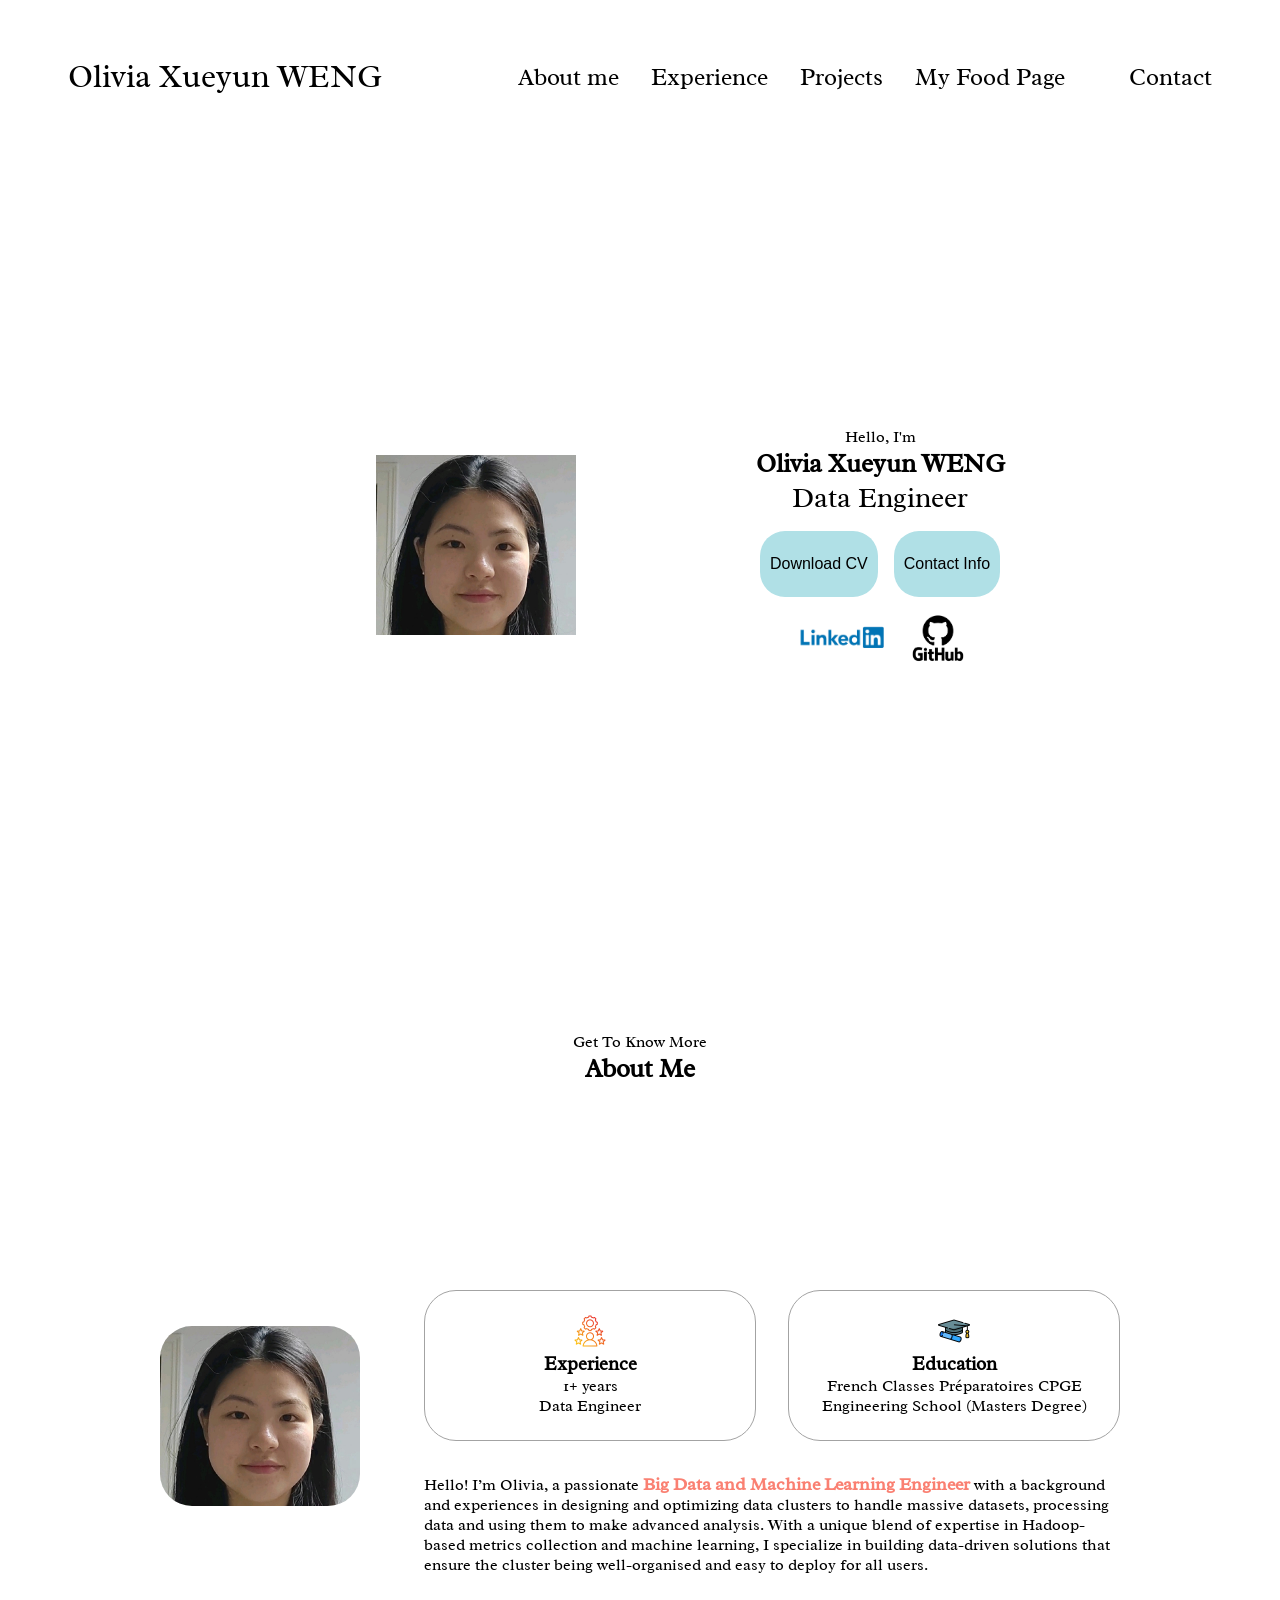
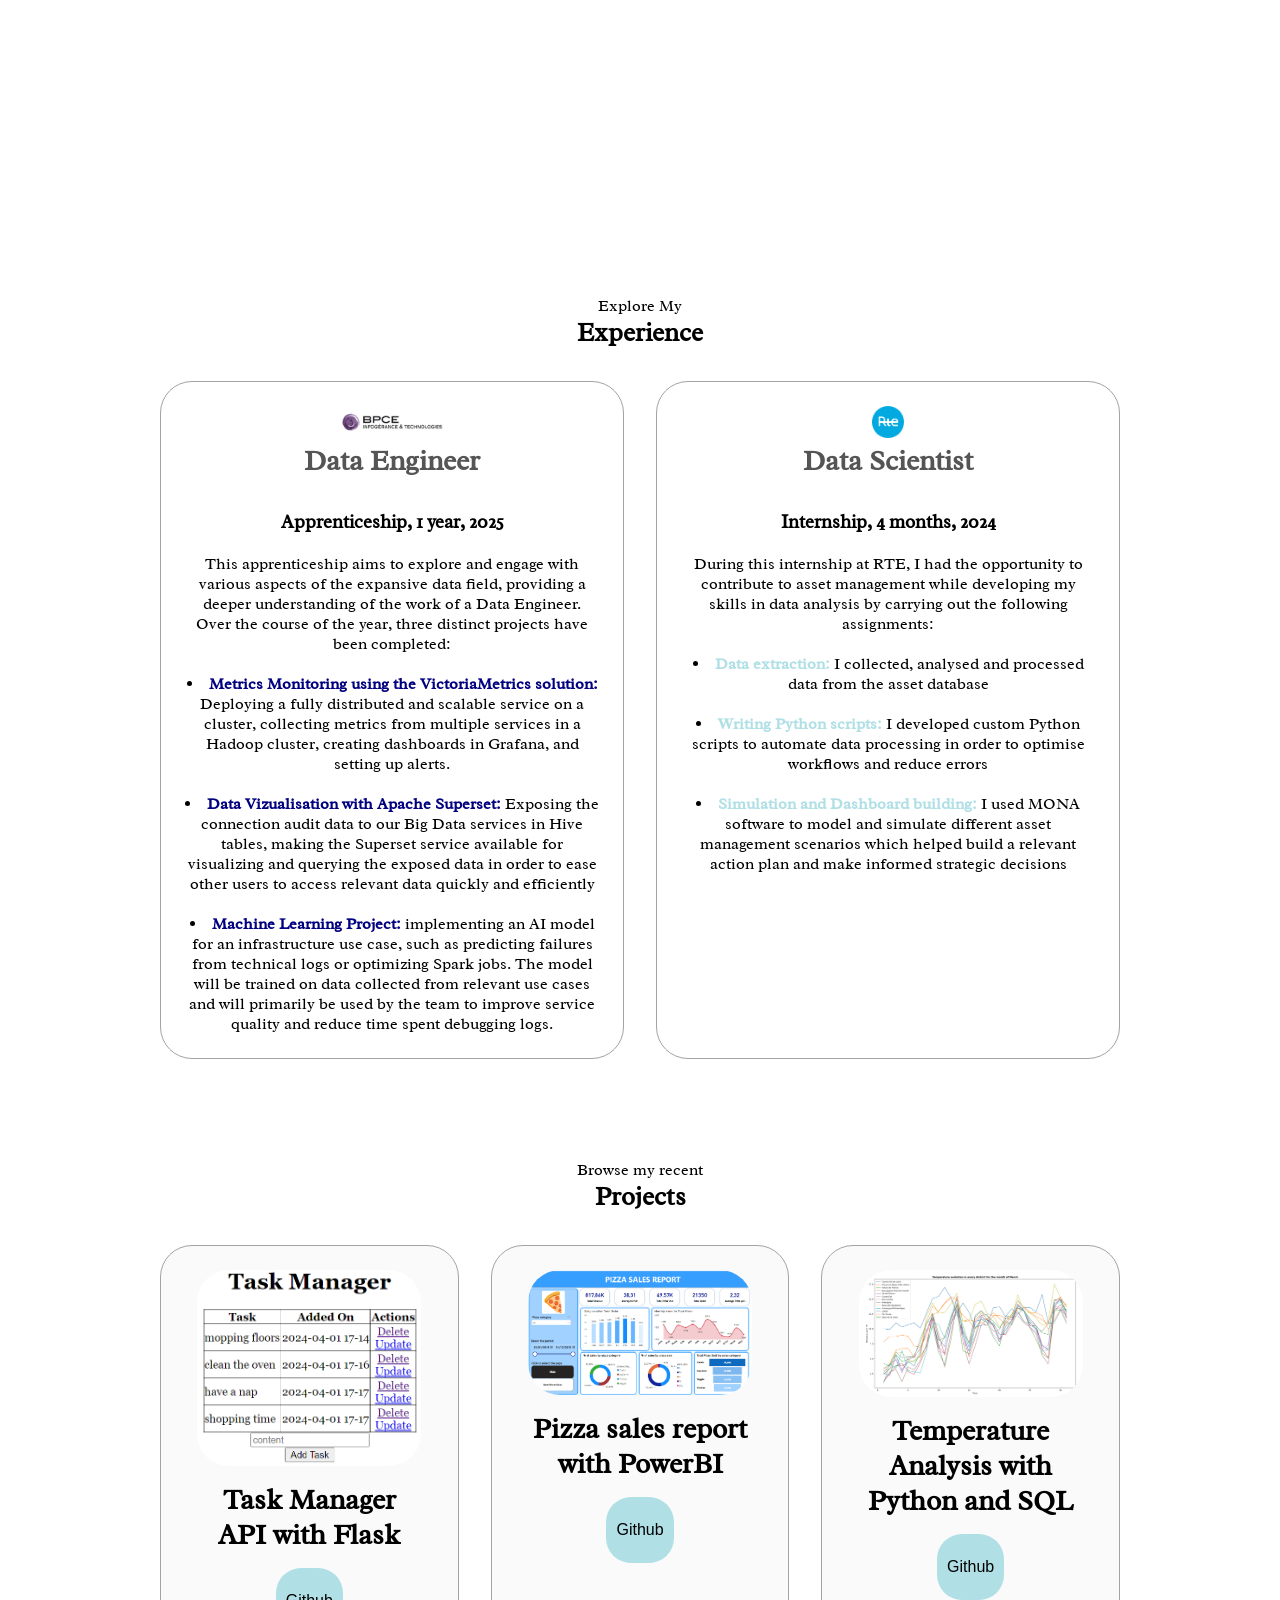
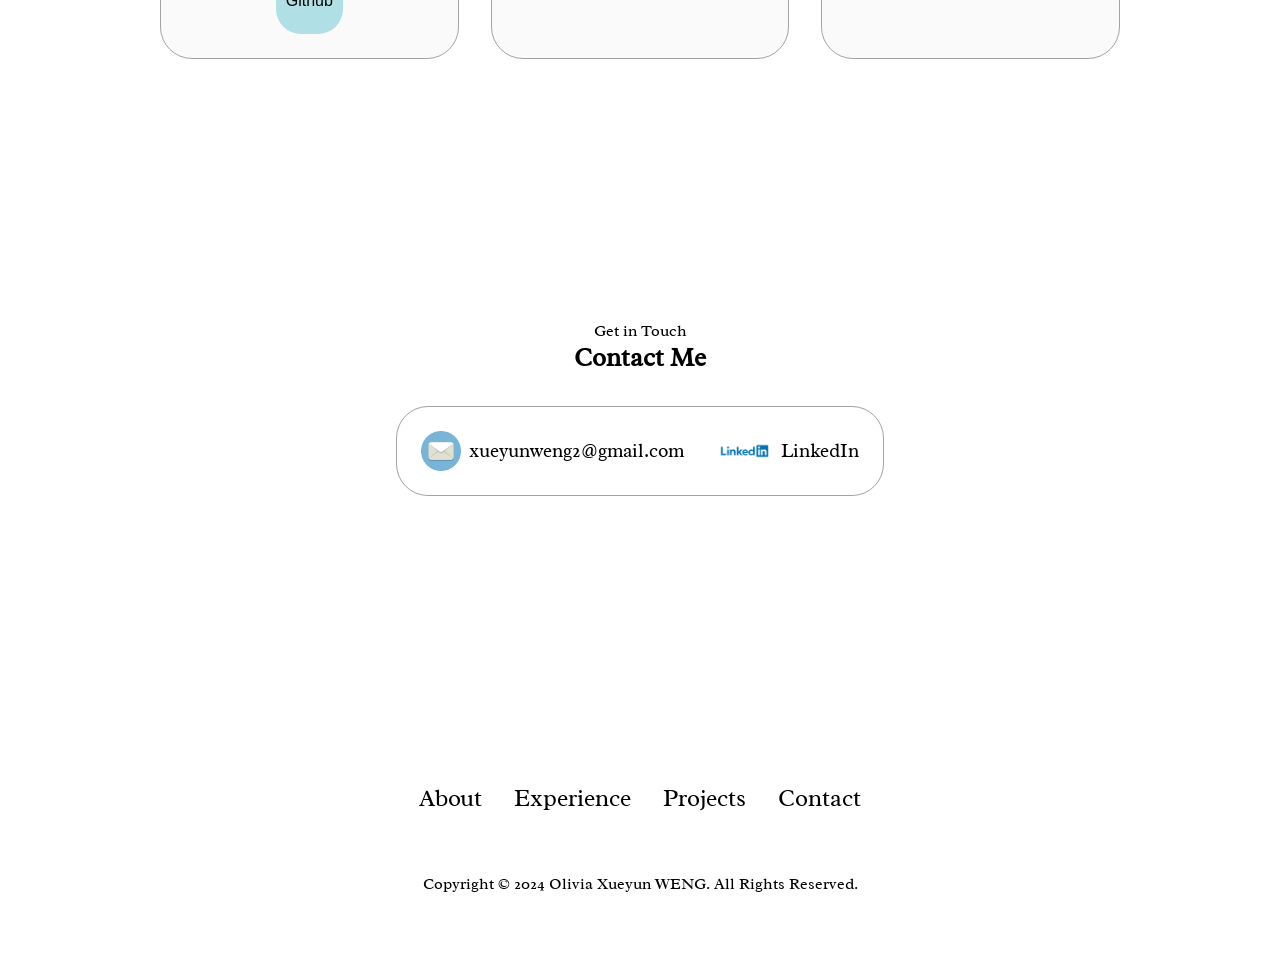
==== docs/index.html @ 21f90917 "change .html" ====
<!DOCTYPE html>
<html lang="en">
<head>
    <meta charset="UTF-8">
    <meta name="viewport" content="width=device-width, initial-scale=1.0">
    <title>Olivia's Portfolio</title>
    <link rel="stylesheet" href="style.css">
    <link rel="stylesheet" href="mediaquery.css">
</head>
<body>
    <nav id="desktop-nav">
        <div class="logo">Olivia Xueyun WENG</div>
        <div>
          <ul class="nav-links">
            <li><a href="#about">About me</a></li>
            <li><a href="#experience">Experience</a></li>
            <li><a href="#projects">Projects</a></li>
            <li><a href="https://www.tiktok.com/@yourcuisine" target="_blank">My Food Page</a></li>
            <br>
            <li><a href="#contact">Contact</a></li>
          </ul>
        </div>
      </nav>
      <nav id="hamburger-nav">
        <div class="logo">Olivia Xueyun WENG</div>
        <div class="hamburger-menu">
          <div class="hamburger-icon" onclick="toggleMenu()">
            <span></span>
            <span></span>
            <span></span>
          </div>
          <div class="menu-links">
            <li><a href="#about" onclick="toggleMenu()">About</a></li>
            <li><a href="#experience" onclick="toggleMenu()">Experience</a></li>
            <li><a href="#projects" onclick="toggleMenu()">Projects</a></li>
            <li><a href="https://www.tiktok.com/@yourcuisine" target="_blank">My Food Page</a></li>
            <li><a href="#contact" onclick="toggleMenu()">Contact</a></li>
          </div>
        </div>
    </nav>

<section id="profile">
    <div class="section__pic-container">
        <img 
            src="assets/profile.jpg" 
            alt="test" 
            style="width: 200px; height: 180px; object-fit: cover;" 
        />
    </div>

    <div class="section__text">
        <p class="section__text__p1">Hello, I'm</p>
        <h1 class="title">Olivia Xueyun WENG</h1>
        <p class="section__text__p2">Data Engineer</p>
        <div class="btn-container">
        <button
            class="btn btn1"
            onclick="window.open('assets/CV_new.docx')"
        >
            Download CV
        </button>
        <button class="btn btn2" onclick="location.href='./#contact'">
            Contact Info
        </button>
        </div>

        <div id="socials-container">
        <img
            src="assets/linkedin.jpg"
            alt="My LinkedIn profile"
            class="icon"
            style="width: 100px; height: 50px; object-fit: cover;"
            onclick="location.href='https://www.linkedin.com/in/wengxueyun31415/'"
        />
        <img
            src="assets/github.png"
            alt="My Github profile"
            class="icon"
            style="width: 60px; height: 50px; object-fit: cover;"
            onclick="location.href='https://github.com/xueyun0512/'"
        />
        </div>
    </div>
    
</section>

<section id="about">
  <p class="section__text__p1">Get To Know More</p>
  <h1 class="title">About Me</h1>
  <div class="section-container">
    <div class="section__pic-container">
      <img
        src="assets/profile.jpg"
        alt="Profile picture"
        style="width: 200px; height: 180px; object-fit: cover;"
        class="about-pic"
      />
    </div>
    <div class="about-details-container">
      <div class="about-containers">
        <div class="details-container">
          <img
            src="assets/experience.png"
            alt="Experience icon"
            class="icon"
          />
          <h3>Experience</h3>
          <p>1+ years <br />Data Engineer</p>
        </div>
        <div class="details-container">
          <img
            src="assets/education.png"
            alt="Education icon"
            class="icon"
          />
          <h3>Education</h3>
          <p>French Classes Préparatoires CPGE<br />Engineering School (Masters Degree)</p>
        </div>
      </div>
      <div class="text-container">
        <p>
            Hello! I’m Olivia, a passionate <span style="font-size: 18px; font-weight: bold; color: salmon;">Big Data and Machine Learning Engineer</span> with a background and experiences in designing and optimizing data clusters to handle massive datasets, processing data and using them to make advanced analysis. With a unique blend of expertise in Hadoop-based metrics collection and machine learning, I specialize in building data-driven solutions that ensure the cluster being well-organised and easy to deploy for all users.
        </p>
      </div>
    </div>
  </div>

</section>
<section id="experience">
  <p class="section__text__p1">Explore My</p>
  <h1 class="title">Experience</h1>
  <div class="experience-details-container">
    <div class="about-containers">
      <div class="details-container">
        <img
        src="assets/bpce-it.jpg"
        alt="BPCE-IT"
        class="icon"
        />
        <h2 class="experience-sub-title">Data Engineer</h2>
        <h3>Apprenticeship, 1 year, 2025</h3> <br>
        <p>This apprenticeship aims to explore and engage with various aspects of the expansive data field, providing a deeper understanding of the work of a Data Engineer. Over the course of the year, three distinct projects have been completed: </p> <br>

        <li><span style="font-weight: bold; color: navy;">Metrics Monitoring using the VictoriaMetrics solution:</span> Deploying a fully distributed and scalable service on a cluster, collecting metrics from multiple services in a Hadoop cluster, creating dashboards in Grafana, and setting up alerts.</li> <br>

        <li><span style="font-weight: bold; color: navy;">Data Vizualisation with Apache Superset:</span> Exposing the connection audit data to our Big Data services in Hive tables, making the Superset service available for visualizing and querying the exposed data in order to ease other users to access relevant data quickly and efficiently</li> <br>
        
        <li><span style="font-weight: bold; color: navy;">Machine Learning Project:</span> implementing an AI model for an infrastructure use case, such as predicting failures from technical logs or optimizing Spark jobs. The model will be trained on data collected from relevant use cases and will primarily be used by the team to improve service quality and reduce time spent debugging logs.</li>

      </div>

      <div class="details-container">
        <img
        src="assets/rte.png"
        alt="RTE"
        class="icon"
        />
        <h2 class="experience-sub-title">Data Scientist</h2>
        <h3>Internship, 4 months, 2024 </h3> <br>
        <p>During this internship at RTE, I had the opportunity to contribute to asset management while developing my skills in data analysis by carrying out the following assignments:</p> <br>
        <li><span style="font-weight: bold; color: powderblue;">Data extraction:</span> I collected, analysed and processed data from the asset database
        </li> <br>
        <li><span style="font-weight: bold; color: powderblue;">Writing Python scripts:</span> I developed custom Python scripts to automate data processing in order to optimise workflows and reduce errors</li> <br>
        <li><span style="font-weight: bold; color: powderblue;">Simulation and Dashboard building:</span> I used MONA software to model and simulate different asset management scenarios which helped build a relevant action plan and make informed strategic decisions</li>
      </div>
    </div>
  </div>

</section>
<section id="projects">
  <p class="section__text__p1">Browse my recent</p>
  <h1 class="title">Projects</h1>
  <div class="experience-details-container">
    <div class="about-containers">
      <div class="details-container color-container">
        <div class="article-container">
          <img
            src="assets/delete.PNG"
            alt="Project 1"
            class="project-img"
          />
        </div>
        <h2 class="experience-sub-title project-title">Task Manager API with Flask</h2>
        <div class="btn-container">
          <button
            class="btn btn-color-2 project-btn"
            onclick="location.href='https://github.com/xueyun0512/RestAPI_Task-Manager'"
          >
            Github
          </button>
        </div>
      </div>
      <div class="details-container color-container">
        <div class="article-container">
          <img
            src="assets/pizza_sales_powerbi_dashboard.PNG"
            alt="Project 2"
            class="project-img"
          />
        </div>
        <h2 class="experience-sub-title project-title">Pizza sales report with PowerBI</h2>
        <div class="btn-container">
          <button
            class="btn btn-color-2 project-btn"
            onclick="location.href='https://github.com/xueyun0512/Pizza_Sales_PowerBI_report'"
          >
            Github
          </button>

        </div>
      </div>
      <div class="details-container color-container">
        <div class="article-container">
          <img
            src="assets/temperature.PNG"
            alt="Project 3"
            class="project-img"
          />
        </div>
        <h2 class="experience-sub-title project-title">Temperature Analysis with Python and SQL</h2>
        <div class="btn-container">
          <button
            class="btn btn-color-2 project-btn"
            onclick="location.href='https://github.com/xueyun0512/Data_project_Temperature/blob/main/Python_analysis/Python_report_analysis.md'"
          >
            Github
          </button>  
        </div>
      </div>
    </div>
  </div>

</section>
<section id="contact">
  <p class="section__text__p1">Get in Touch</p>
  <h1 class="title">Contact Me</h1>
  <div class="contact-info-upper-container">
    <div class="contact-info-container">
      <img
        src="assets/mail.png"
        alt="Email icon"
        class="icon contact-icon email-icon"
      />
      <p><a href="mailto:xueyunweng2@gmail.com">xueyunweng2@gmail.com</a></p>
    </div>
    <div class="contact-info-container">
      <img
        src="assets/linkedin.jpg"
        alt="LinkedIn icon"
        class="icon contact-icon"
      />
      <p><a href="https://www.linkedin.com">LinkedIn</a></p>
    </div>
  </div>
</section>
<footer>
  <nav>
    <div class="nav-links-container">
      <ul class="nav-links">
        <li><a href="#about">About</a></li>
        <li><a href="#experience">Experience</a></li>
        <li><a href="#projects">Projects</a></li>
        <li><a href="#contact">Contact</a></li>
      </ul>
    </div>
  </nav>
  <p>Copyright &#169; 2024 Olivia Xueyun WENG. All Rights Reserved.</p>
</footer>
    <script src="script.js"></script>
</body>
</html>
---- docs/style.css ----
/* General style */

@import url('https://fonts.googleapis.com/css2?family=Radley:ital@0;1&display=swap');

* {
    margin: 0;
    padding: 0;
}

body{
    font-family: "Radley", serif;
}

html{
    scroll-behavior: smooth;
}

/* TRANSITION */

a,
.btn {
  transition: all 300ms ease;
}

/* DESKTOP NAV */

nav,
.nav-links {
  display: flex;
}

nav {
  justify-content: space-around;
  align-items: center;
  height: 17vh;
}

.nav-links {
  gap: 2rem;
  list-style: none;
  font-size: 1.5rem;
}

a {
  color: black;
  text-decoration: none;
  text-decoration-color: white;
}

a:hover {
  color: grey;
  text-decoration: underline;
  text-underline-offset: 1rem;
  text-decoration-color: rgb(181, 181, 181);
}

.logo {
  font-size: 2rem;
}

.logo:hover {
  cursor: default;
}

/* HAMBURGER MENU */

#hamburger-nav {
  display: none;
}

.hamburger-menu {
  position: relative;
  display: inline-block;
}

.hamburger-icon {
  display: flex;
  flex-direction: column;
  justify-content: space-between;
  height: 24px;
  width: 30px;
  cursor: pointer;
}

.hamburger-icon span {
  width: 100%;
  height: 2px;
  background-color: black;
  transition: all 0.3 ease-in-out;
}

.menu-links {
  position: absolute;
  top: 100%;
  right: 0;
  background-color: white;
  width: fit-content;
  max-height: 0;
  overflow: hidden;
  transition: all 0.3 ease-in-out;
}

.menu-links a {
  display: block;
  padding: 10px;
  text-align: center;
  font-size: 1.5rem;
  color: black;
  text-decoration: none;
  transition: all 0.3 ease-in-out;
}

.menu-links li {
  list-style: none;
}

.menu-links.open {
  max-height: 300px;
}

.hamburger-icon.open span:first-child {
  transform: rotate(45deg) translate(10px, 5px);
}

.hamburger-icon.open span:nth-child(2) {
  opacity: 0;
}

.hamburger-icon.open span:last-child {
  transform: rotate(-45deg) translate(10px, -5px);
}

.hamburger-icon span:first-child {
  transform: none;
}

.hamburger-icon span:first-child {
  opacity: 1;
}

.hamburger-icon span:first-child {
  transform: none;
}


/* SECTIONS */

section {
    padding-top: 4vh;
    height: 96vh;
    margin: 0 10rem;
    box-sizing: border-box;
    min-height: fit-content;
}
  
.section-container {
    display: flex;
}
  
/* PROFILE SECTION */
  
#profile {
    display: flex;
    justify-content: center;
    gap: 5rem;
    height: 80vh;
}
  
.section__pic-container {
    display: flex;
    justify-content: center;
    align-items: center;
    height: 40px;
    width: 40px;
    margin: auto 0;
}

.section__text {
align-self: center;
text-align: center;
}

.section__text p {
font-weight: 200;
}

.section__text__p1 {
text-align: center;
}

.section__text__p2 {
font-size: 1.75rem;
margin-bottom: 1rem;
}

.title {
font-size: 1.6rem;
text-align: center;
}

#socials-container {
display: flex;
justify-content: center;
margin-top: 1rem;
gap: 1rem;
}

  /* ICON */

  .icon{
    cursor: pointer;
    height: 2rem;
  }


/* BUTTONS */

.btn-container {
    display: flex;
    justify-content: center;
    gap: 1rem;
}
  
.btn{
    padding: 8px 10px;
    border-radius: 25px; /* Half of the height for an oval shape */
    border: none; /* Removes default border */
    cursor: pointer; /* Pointer cursor on hover */
    background-color: powderblue;
    font-size: 16px; /* Adjust font size */
    text-align: center; /* Center text */
    line-height: 50px; /* Vertically align text */
    transition: background-color 0.3s ease; /* Smooth hover effect */
}

.btn:hover {
    background-color: gray; /* Darker shade on hover */
}
---- docs/mediaquery.css ----
@media screen and (max-width: 600px){
    #desktop-nav{
        display: none;
    }

    #hamburger-nav{
        display: flex;
    }
}

@media screen and (max-width: 1400px) {
#profile {
    height: 83vh;
    margin-bottom: 6rem;
}
.about-containers {
    flex-wrap: wrap;
}
#contact,
#projects {
    height: fit-content;
}
}

@media screen and (max-width: 1200px) {
#desktop-nav {
    display: none;
}
#hamburger-nav {
    display: flex;
}
#experience,
.experience-details-container {
    margin-top: 2rem;
}
#profile,
.section-container {
    display: block;
}
.arrow {
    display: none;
}
section,
.section-container {
    height: fit-content;
}
section {
    margin: 0 5%;
}
.section__pic-container {
    width: 275px;
    height: 275px;
    margin: 0 auto 2rem;
}
.about-containers {
    margin-top: 0;
}
}

@media screen and (max-width: 600px) {
#contact,
footer {
    height: 40vh;
}
#profile {
    height: 83vh;
    margin-bottom: 0;
}
article {
    font-size: 1rem;
}
footer nav {
    height: fit-content;
    margin-bottom: 2rem;
}
.about-containers,
.contact-info-upper-container,
.btn-container {
    flex-wrap: wrap;
}
.contact-info-container {
    margin: 0;
}
.contact-info-container p,
.nav-links li a {
    font-size: 1rem;
}
.experience-sub-title {
    font-size: 1.25rem;
}
.logo {
    font-size: 1.5rem;
}
.nav-links {
    flex-direction: column;
    gap: 0.5rem;
    text-align: center;
}
.section__pic-container {
    width: auto;
    height: 46vw;
    justify-content: center;
}
.section__text__p2 {
    font-size: 1.25rem;
}
.title {
    font-size: 2rem;
}
.text-container {
    text-align: justify;
}
}

/* ABOUT SECTION */

#about {
    position: relative;
  }
  
  .about-containers {
    gap: 2rem;
    margin-bottom: 2rem;
    margin-top: 2rem;
  }
  
  .about-details-container {
    justify-content: center;
    flex-direction: column;
  }
  
  .about-containers,
  .about-details-container {
    display: flex;
  }
  
  .about-pic {
    border-radius: 2rem;
  }
  
  .arrow {
    position: absolute;
    right: -5rem;
    bottom: 2.5rem;
  }
  
  .details-container {
    padding: 1.5rem;
    flex: 1;
    background: white;
    border-radius: 2rem;
    border: rgb(53, 53, 53) 0.1rem solid;
    border-color: rgb(163, 163, 163);
    text-align: center;
  }
  
  .section-container {
    gap: 4rem;
    height: 80%;
  }
  
  .section__pic-container {
    height: 400px;
    width: 400px;
    margin: auto 0;
  }
  
  /* EXPERIENCE SECTION */
  
  #experience {
    position: relative;
  }
  
  .experience-sub-title {
    color: rgb(85, 85, 85);
    font-weight: 600;
    font-size: 1.75rem;
    margin-bottom: 2rem;
  }
  
  .experience-details-container {
    display: flex;
    justify-content: center;
    flex-direction: column;
  }
  
  .article-container {
    display: flex;
    text-align: initial;
    flex-wrap: wrap;
    flex-direction: row;
    gap: 2.5rem;
    justify-content: space-around;
  }
  
  article {
    display: flex;
    width: 10rem;
    justify-content: space-around;
    gap: 0.5rem;
  }
  
  article .icon {
    cursor: default;
  }
  
  /* PROJECTS SECTION */
  
  #projects {
    position: relative;
  }
  
  .color-container {
    border-color: rgb(163, 163, 163);
    background: rgb(250, 250, 250);
  }
  
  .project-img {
    border-radius: 2rem;
    width: 90%;
    height: 90%;
  }
  
  .project-title {
    margin: 1rem;
    color: black;
  }
  
  .project-btn {
    color: black;
    border-color: rgb(163, 163, 163);
  }
  
  /* CONTACT */
  
  #contact {
    display: flex;
    justify-content: center;
    flex-direction: column;
    height: 70vh;
  }
  
  .contact-info-upper-container {
    display: flex;
    justify-content: center;
    border-radius: 2rem;
    border: rgb(53, 53, 53) 0.1rem solid;
    border-color: rgb(163, 163, 163);
    background: (250, 250, 250);
    margin: 2rem auto;
    padding: 0.5rem;
  }
  
  .contact-info-container {
    display: flex;
    align-items: center;
    justify-content: center;
    gap: 0.5rem;
    margin: 1rem;
  }
  
  .contact-info-container p {
    font-size: larger;
  }
  
  .contact-icon {
    cursor: default;
  }
  
  .email-icon {
    height: 2.5rem;
  }
  
  /* FOOTER SECTION */
  
  footer {
    height: 26vh;
    margin: 0 1rem;
  }
  
  footer p {
    text-align: center;
  }
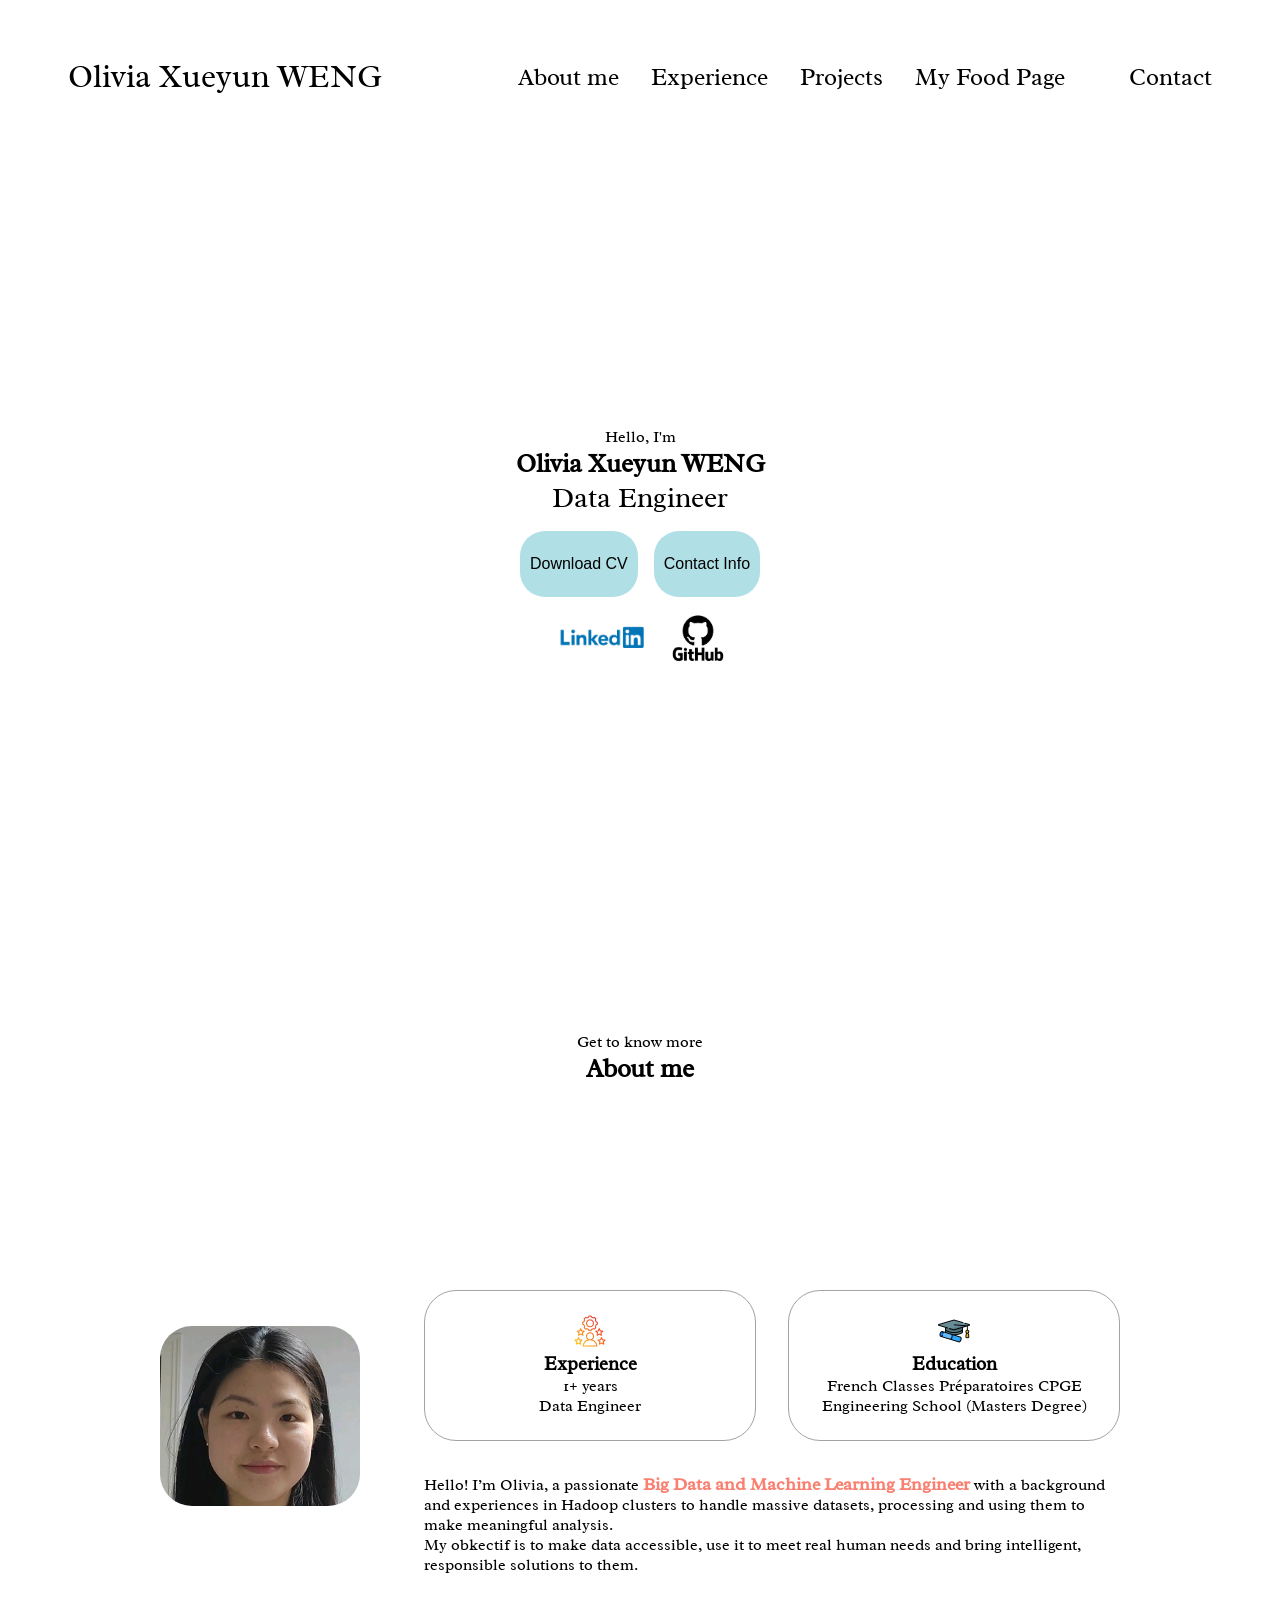
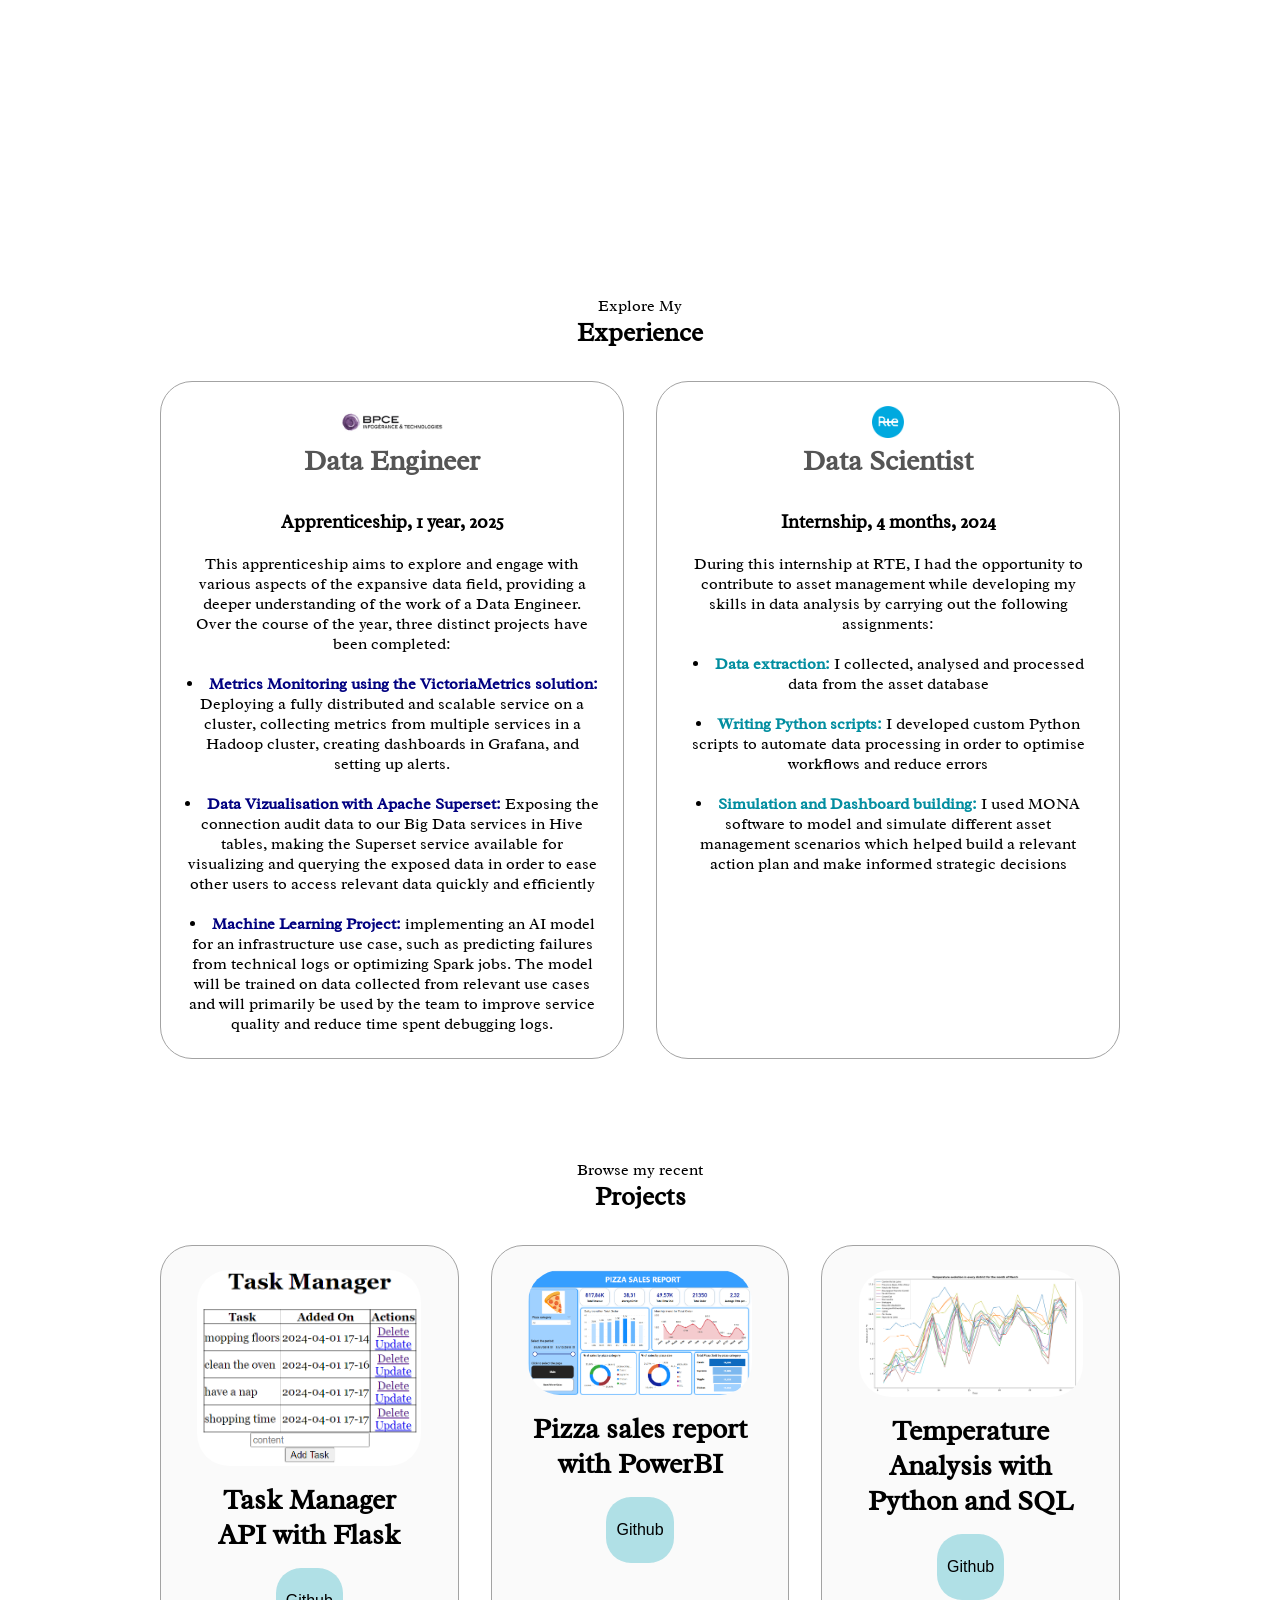
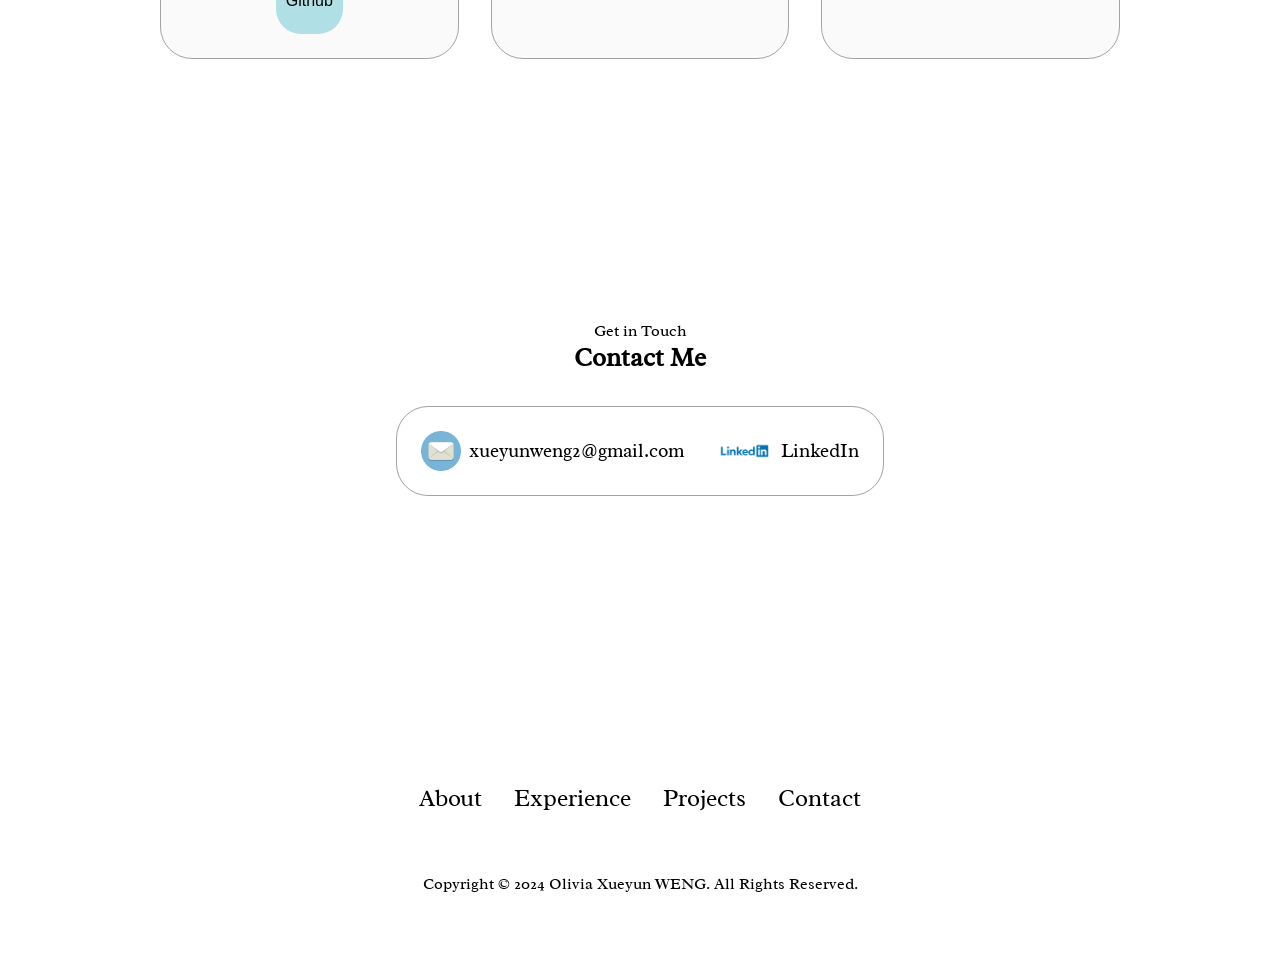
==== commit 8adcd018: "change .html" ====
--- a/docs/index.html
+++ b/docs/index.html
@@ -40,14 +40,6 @@
     </nav>
 
 <section id="profile">
-    <div class="section__pic-container">
-        <img 
-            src="assets/profile.jpg" 
-            alt="test" 
-            style="width: 200px; height: 180px; object-fit: cover;" 
-        />
-    </div>
-
     <div class="section__text">
         <p class="section__text__p1">Hello, I'm</p>
         <h1 class="title">Olivia Xueyun WENG</h1>
@@ -85,8 +77,8 @@
 </section>
 
 <section id="about">
-  <p class="section__text__p1">Get To Know More</p>
-  <h1 class="title">About Me</h1>
+  <p class="section__text__p1">Get to know more</p>
+  <h1 class="title">About me</h1>
   <div class="section-container">
     <div class="section__pic-container">
       <img
@@ -119,7 +111,8 @@
       </div>
       <div class="text-container">
         <p>
-            Hello! I’m Olivia, a passionate <span style="font-size: 18px; font-weight: bold; color: salmon;">Big Data and Machine Learning Engineer</span> with a background and experiences in designing and optimizing data clusters to handle massive datasets, processing data and using them to make advanced analysis. With a unique blend of expertise in Hadoop-based metrics collection and machine learning, I specialize in building data-driven solutions that ensure the cluster being well-organised and easy to deploy for all users.
+            Hello! I’m Olivia, a passionate <span style="font-size: 18px; font-weight: bold; color: salmon;">Big Data and Machine Learning Engineer</span> with a background and experiences in Hadoop clusters to handle massive datasets, processing and using them to make meaningful analysis. <br>
+            My obkectif is to make data accessible, use it to meet real human needs and bring intelligent, responsible solutions to them.
         </p>
       </div>
     </div>
@@ -158,10 +151,10 @@
         <h2 class="experience-sub-title">Data Scientist</h2>
         <h3>Internship, 4 months, 2024 </h3> <br>
         <p>During this internship at RTE, I had the opportunity to contribute to asset management while developing my skills in data analysis by carrying out the following assignments:</p> <br>
-        <li><span style="font-weight: bold; color: powderblue;">Data extraction:</span> I collected, analysed and processed data from the asset database
+        <li><span style="font-weight: bold; color: rgb(2, 142, 160);">Data extraction:</span> I collected, analysed and processed data from the asset database
         </li> <br>
-        <li><span style="font-weight: bold; color: powderblue;">Writing Python scripts:</span> I developed custom Python scripts to automate data processing in order to optimise workflows and reduce errors</li> <br>
-        <li><span style="font-weight: bold; color: powderblue;">Simulation and Dashboard building:</span> I used MONA software to model and simulate different asset management scenarios which helped build a relevant action plan and make informed strategic decisions</li>
+        <li><span style="font-weight: bold; color: rgb(2, 142, 160);">Writing Python scripts:</span> I developed custom Python scripts to automate data processing in order to optimise workflows and reduce errors</li> <br>
+        <li><span style="font-weight: bold; color: rgb(2, 142, 160);">Simulation and Dashboard building:</span> I used MONA software to model and simulate different asset management scenarios which helped build a relevant action plan and make informed strategic decisions</li>
       </div>
     </div>
   </div>
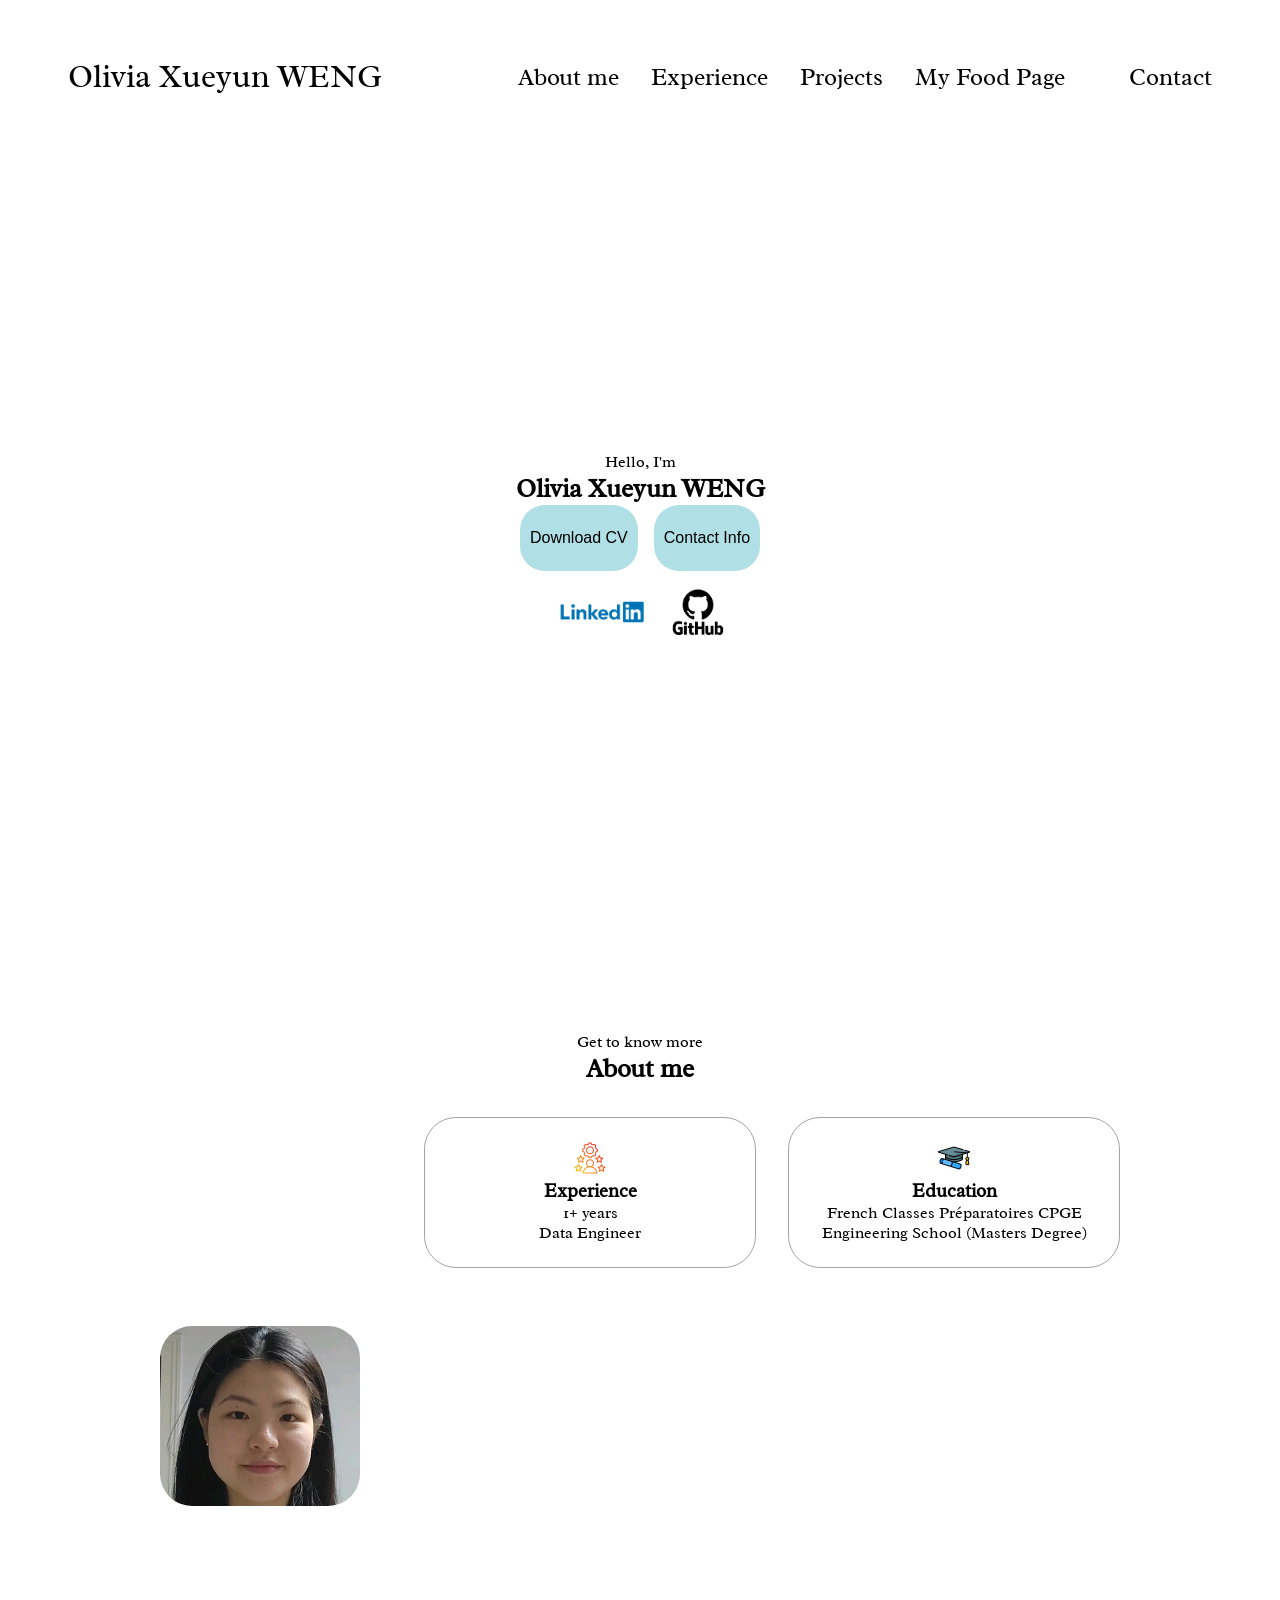
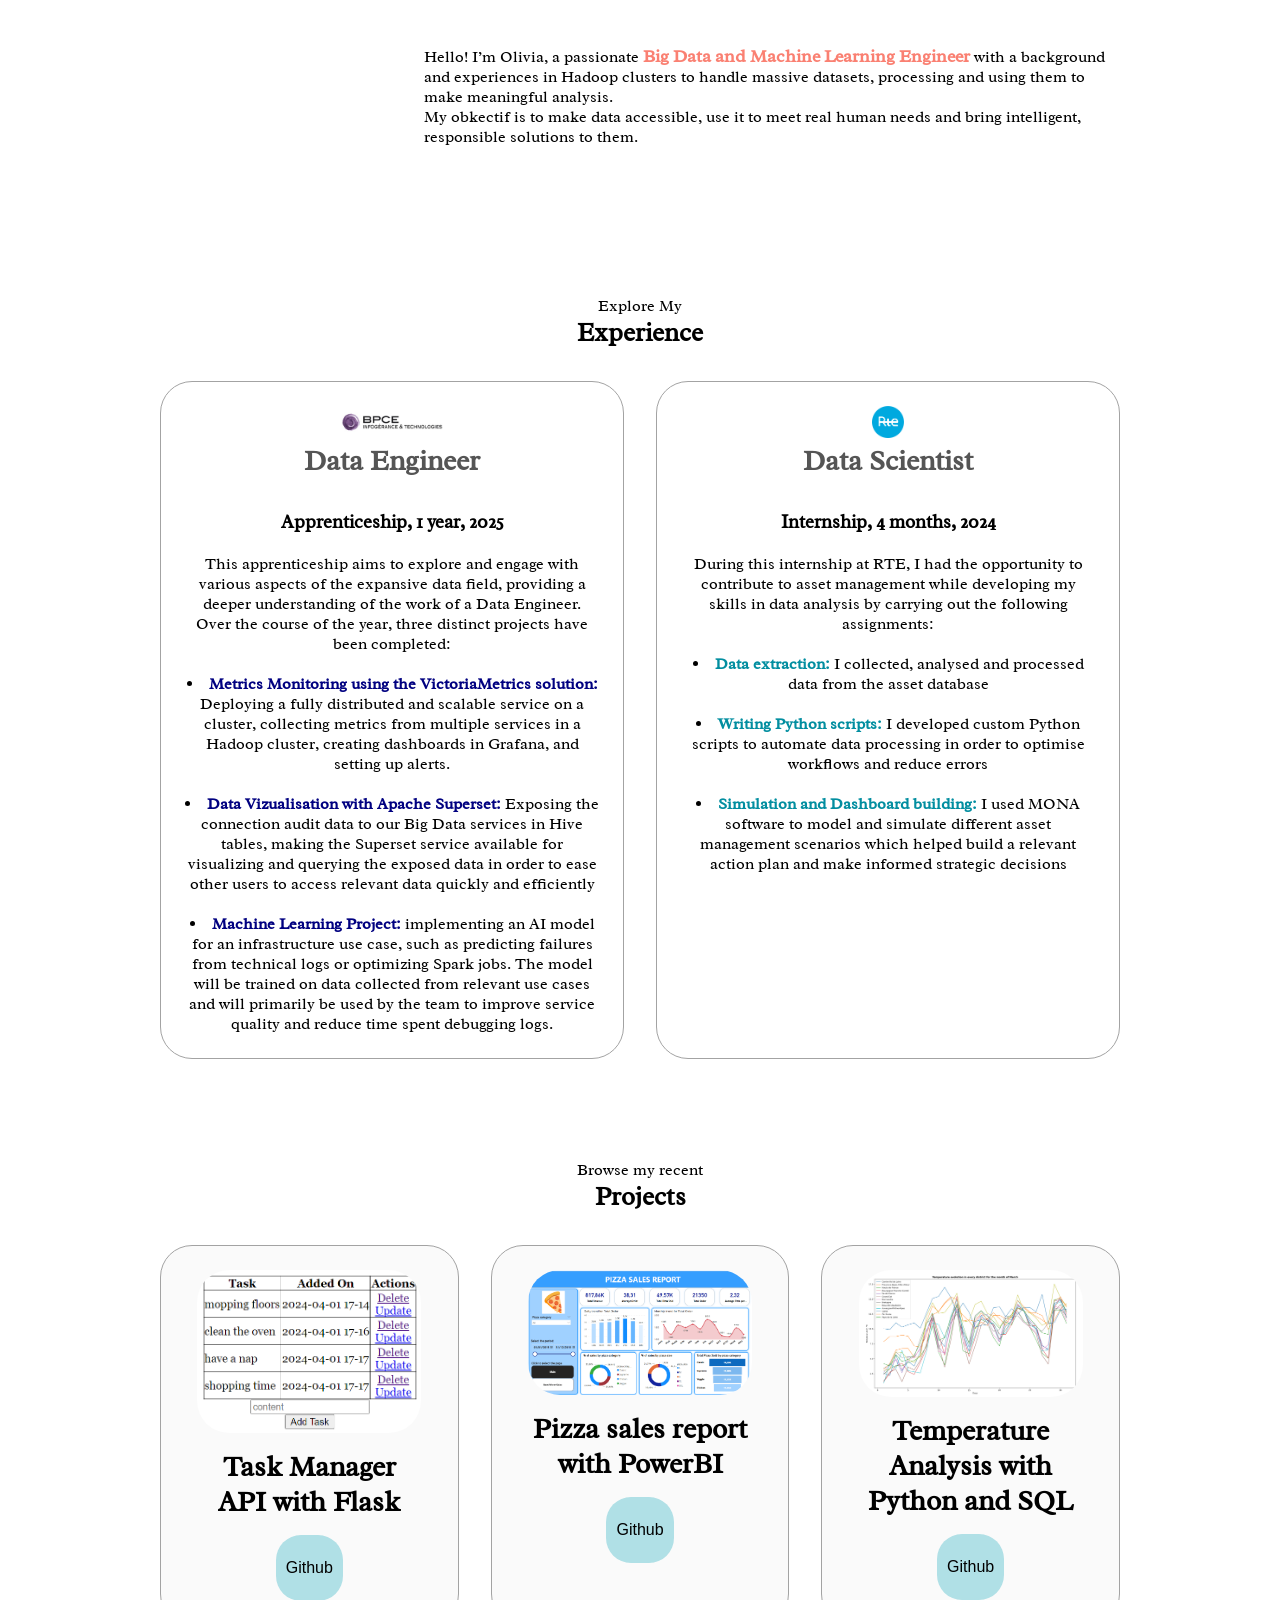
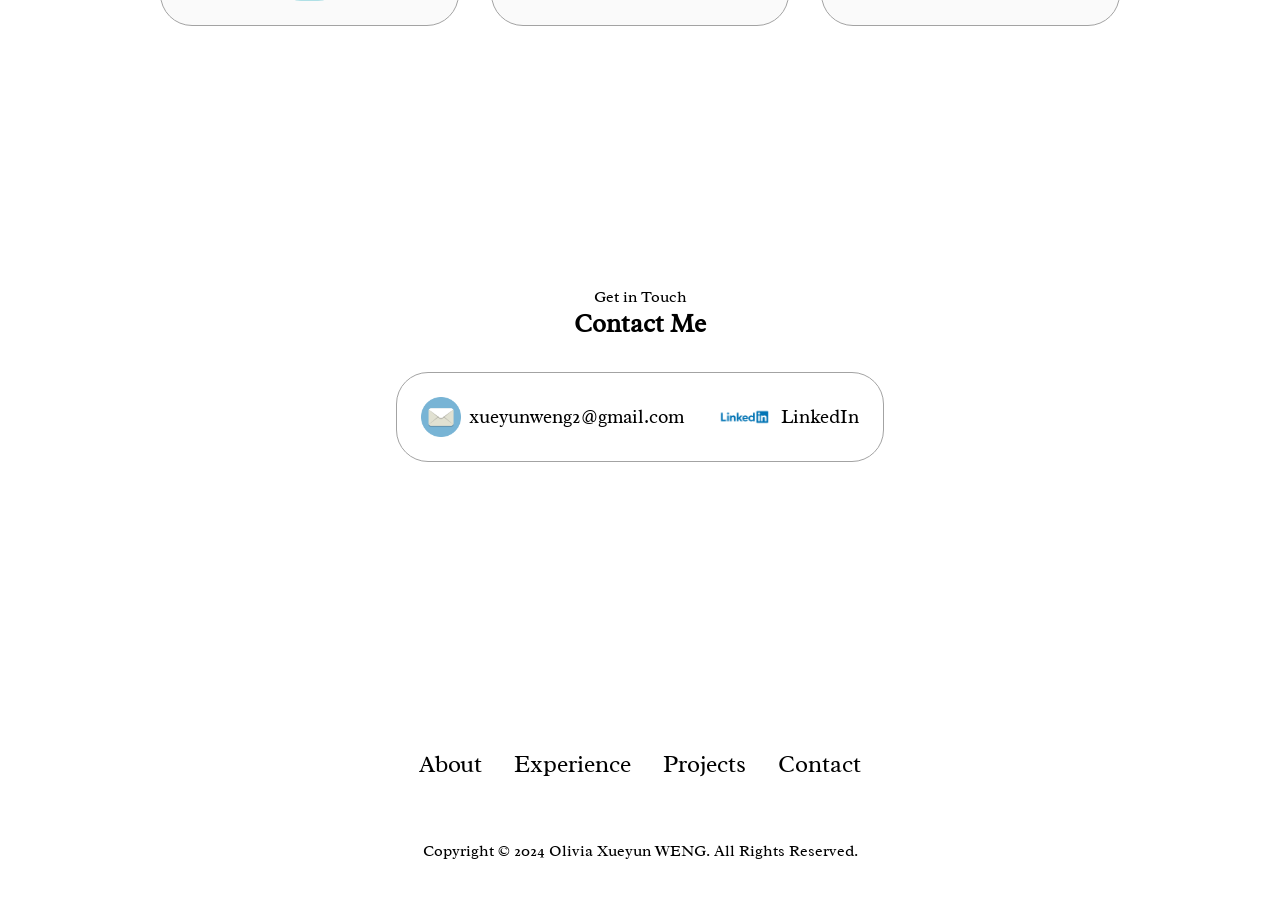
==== commit a0b7f4c7: "make experiences buttons aligned" ====
--- a/docs/index.html
+++ b/docs/index.html
@@ -43,7 +43,6 @@
     <div class="section__text">
         <p class="section__text__p1">Hello, I'm</p>
         <h1 class="title">Olivia Xueyun WENG</h1>
-        <p class="section__text__p2">Data Engineer</p>
         <div class="btn-container">
         <button
             class="btn btn1"
--- a/docs/mediaquery.css
+++ b/docs/mediaquery.css
@@ -77,6 +77,7 @@
 .contact-info-upper-container,
 .btn-container {
     flex-wrap: wrap;
+    margin-top: auto;
 }
 .contact-info-container {
     margin: 0;
@@ -86,7 +87,7 @@
     font-size: 1rem;
 }
 .experience-sub-title {
-    font-size: 1.25rem;
+    font-size: 1rem;
 }
 .logo {
     font-size: 1.5rem;
@@ -125,7 +126,8 @@
   }
   
   .about-details-container {
-    justify-content: center;
+    display: flex;
+    justify-content: space-between;
     flex-direction: column;
   }
   
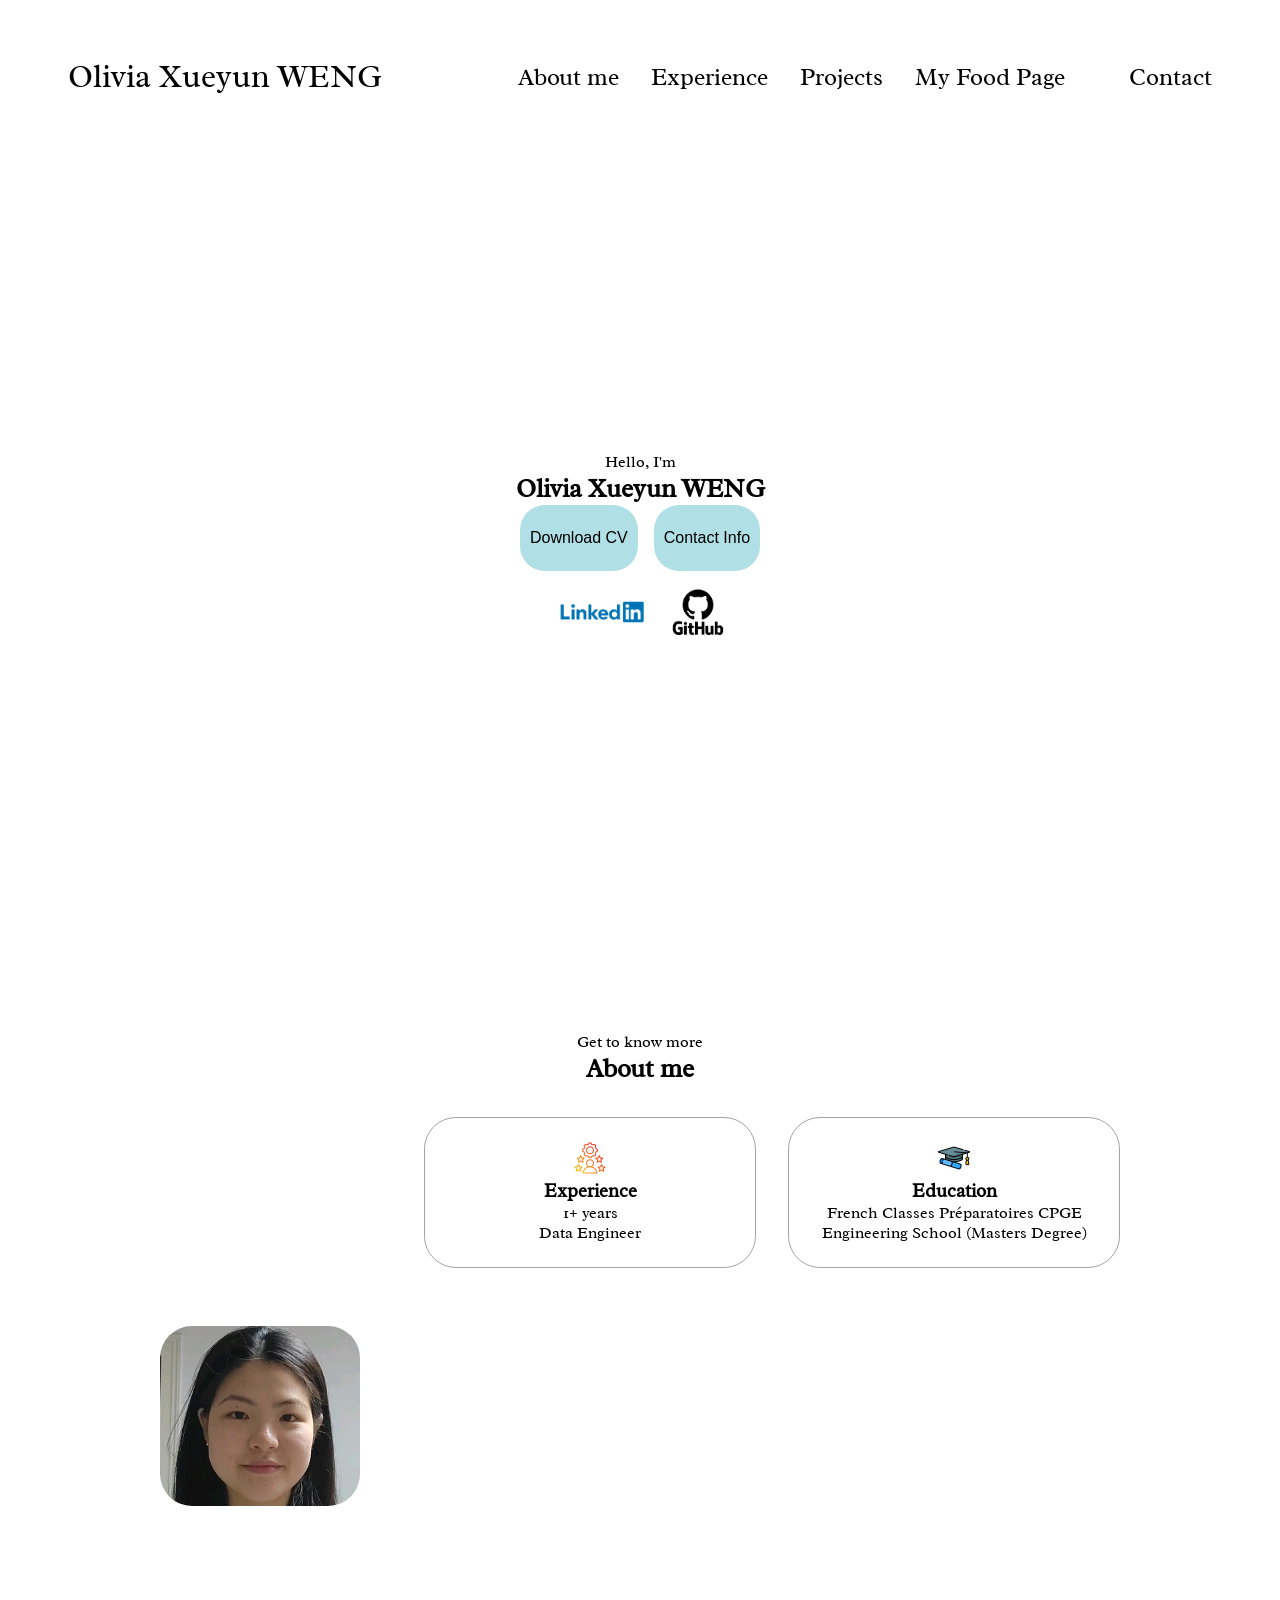
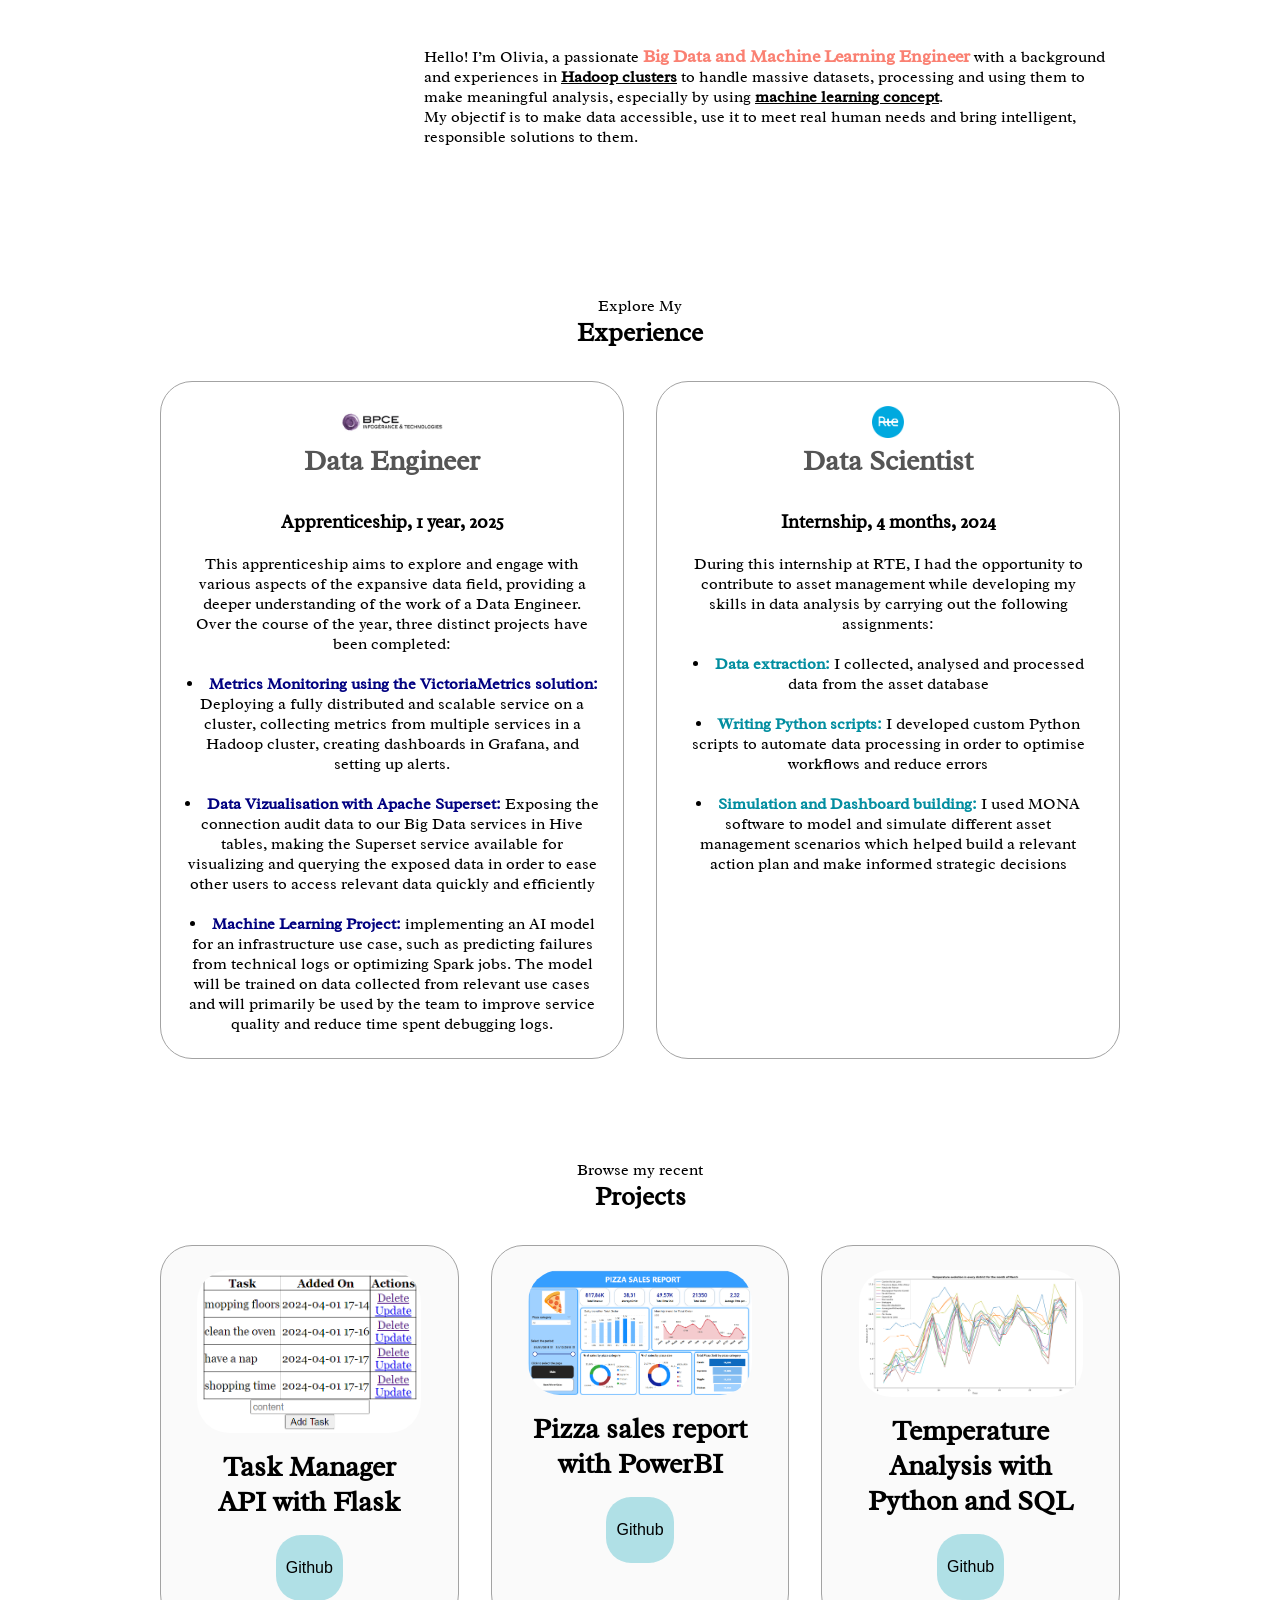
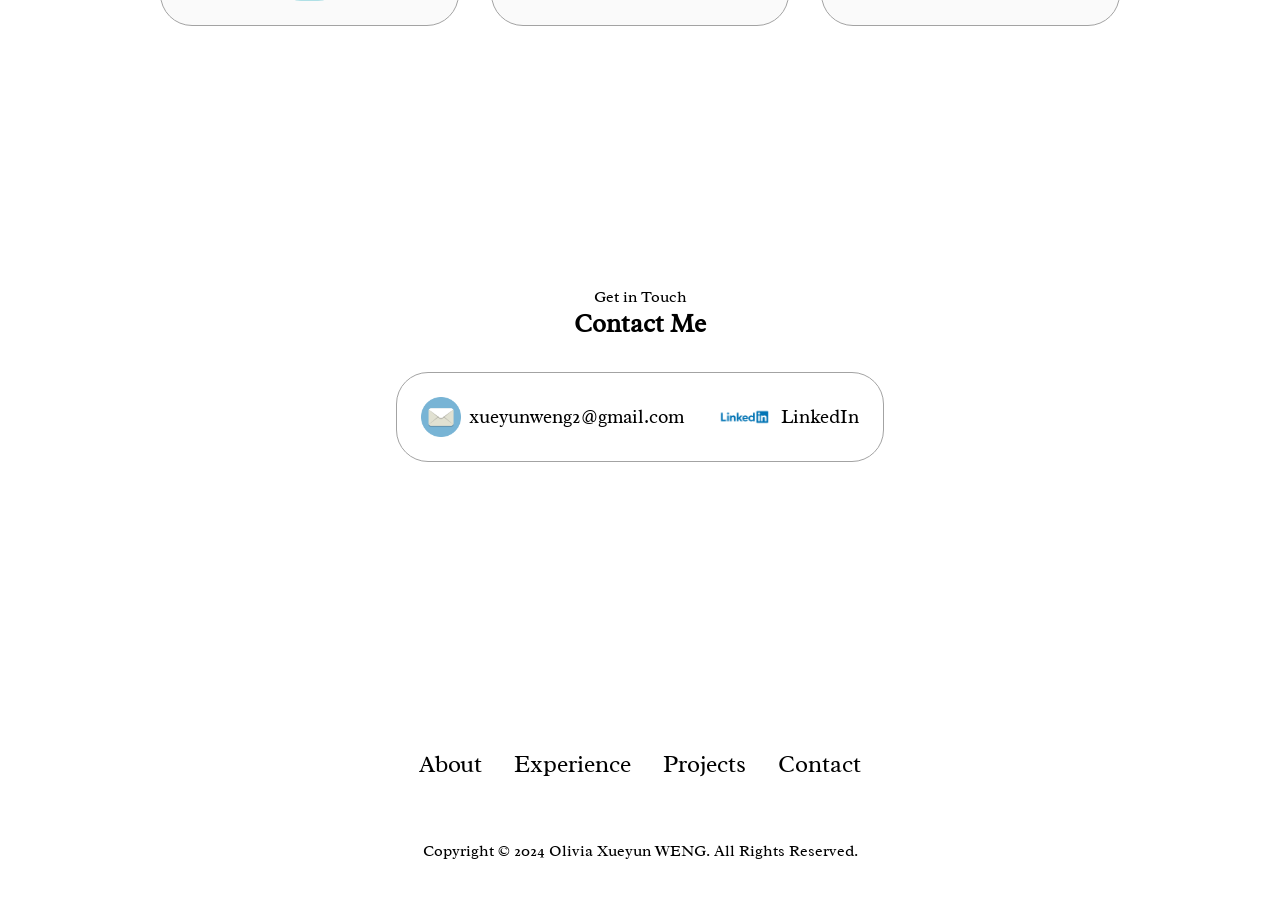
==== commit 0bcb9d09: "update" ====
--- a/docs/index.html
+++ b/docs/index.html
@@ -110,8 +110,8 @@
       </div>
       <div class="text-container">
         <p>
-            Hello! I’m Olivia, a passionate <span style="font-size: 18px; font-weight: bold; color: salmon;">Big Data and Machine Learning Engineer</span> with a background and experiences in Hadoop clusters to handle massive datasets, processing and using them to make meaningful analysis. <br>
-            My obkectif is to make data accessible, use it to meet real human needs and bring intelligent, responsible solutions to them.
+            Hello! I’m Olivia, a passionate <span style="font-size: 18px; font-weight: bold; color: salmon;">Big Data and Machine Learning Engineer</span> with a background and experiences in <b><u>Hadoop clusters</u></b> to handle massive datasets, processing and using them to make meaningful analysis, especially by using <b><u>machine learning concept</u></b>. <br>
+            My objectif is to make data accessible, use it to meet real human needs and bring intelligent, responsible solutions to them.
         </p>
       </div>
     </div>
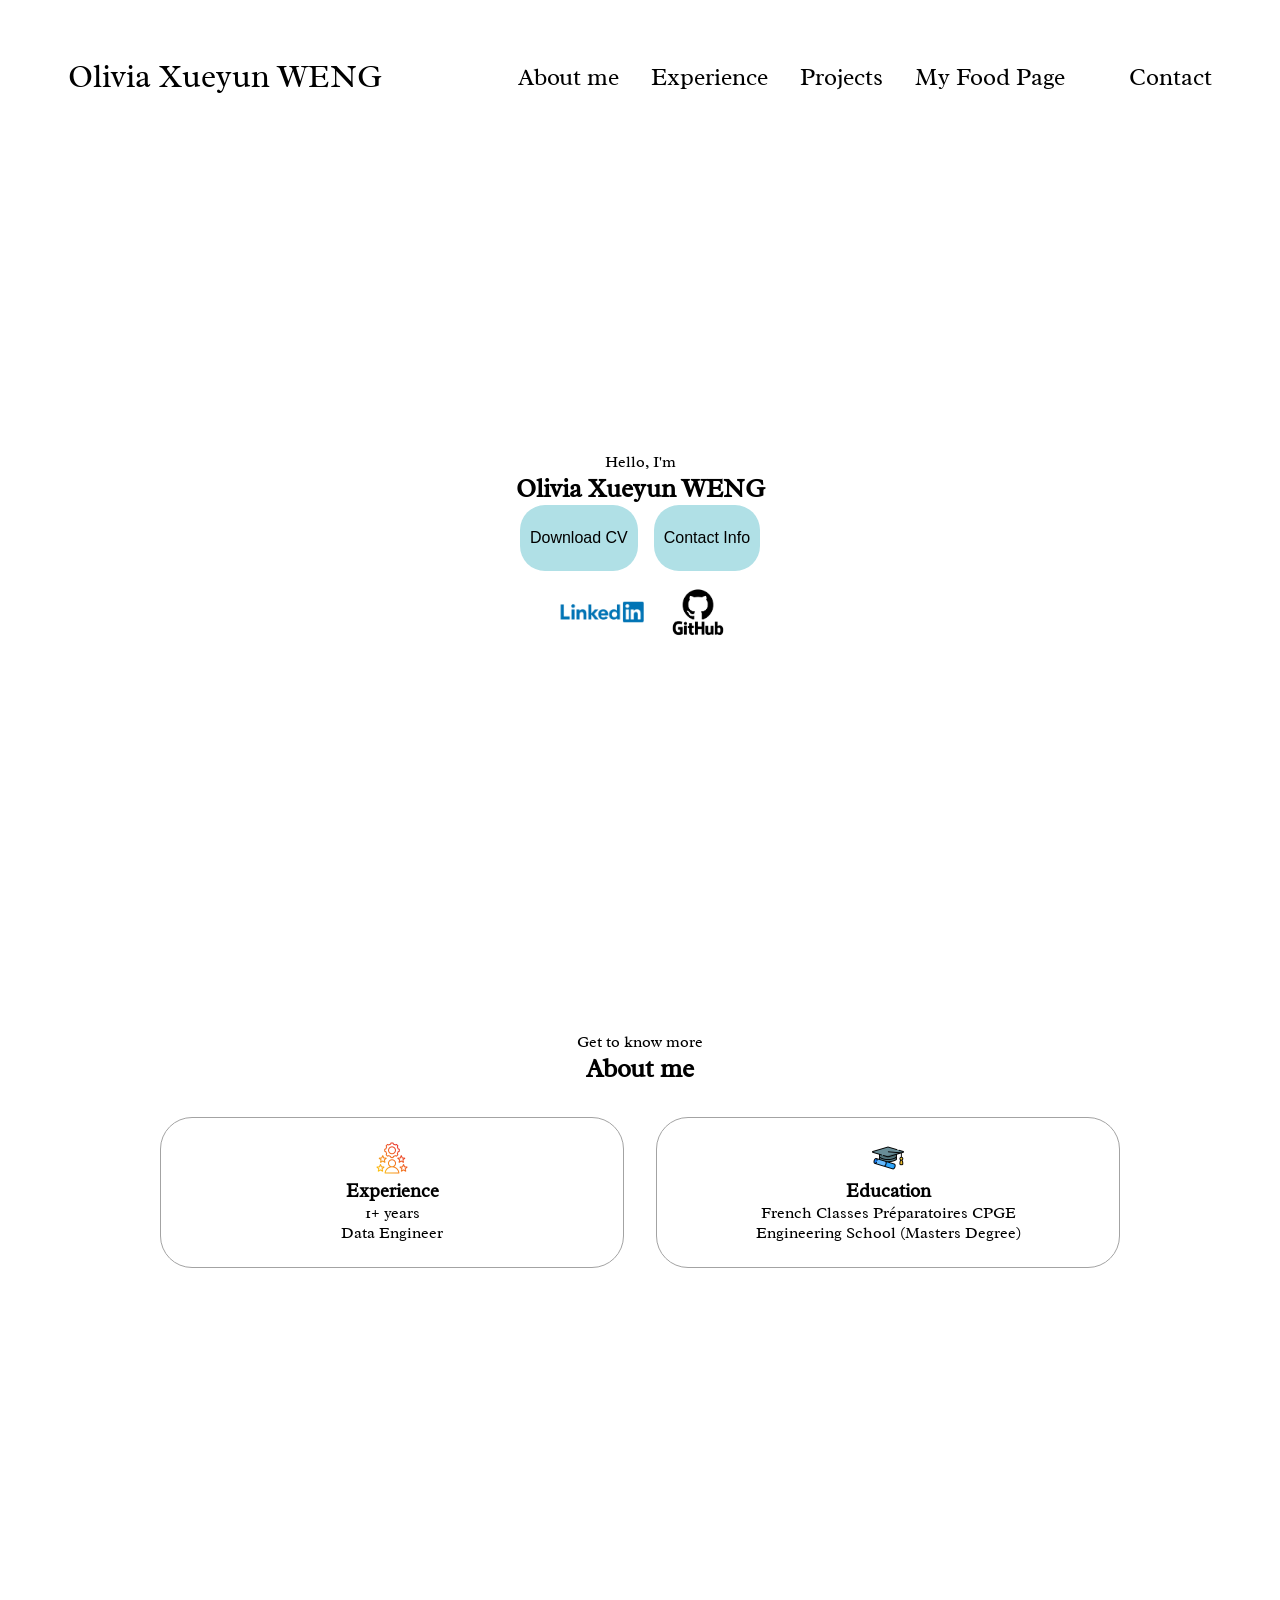
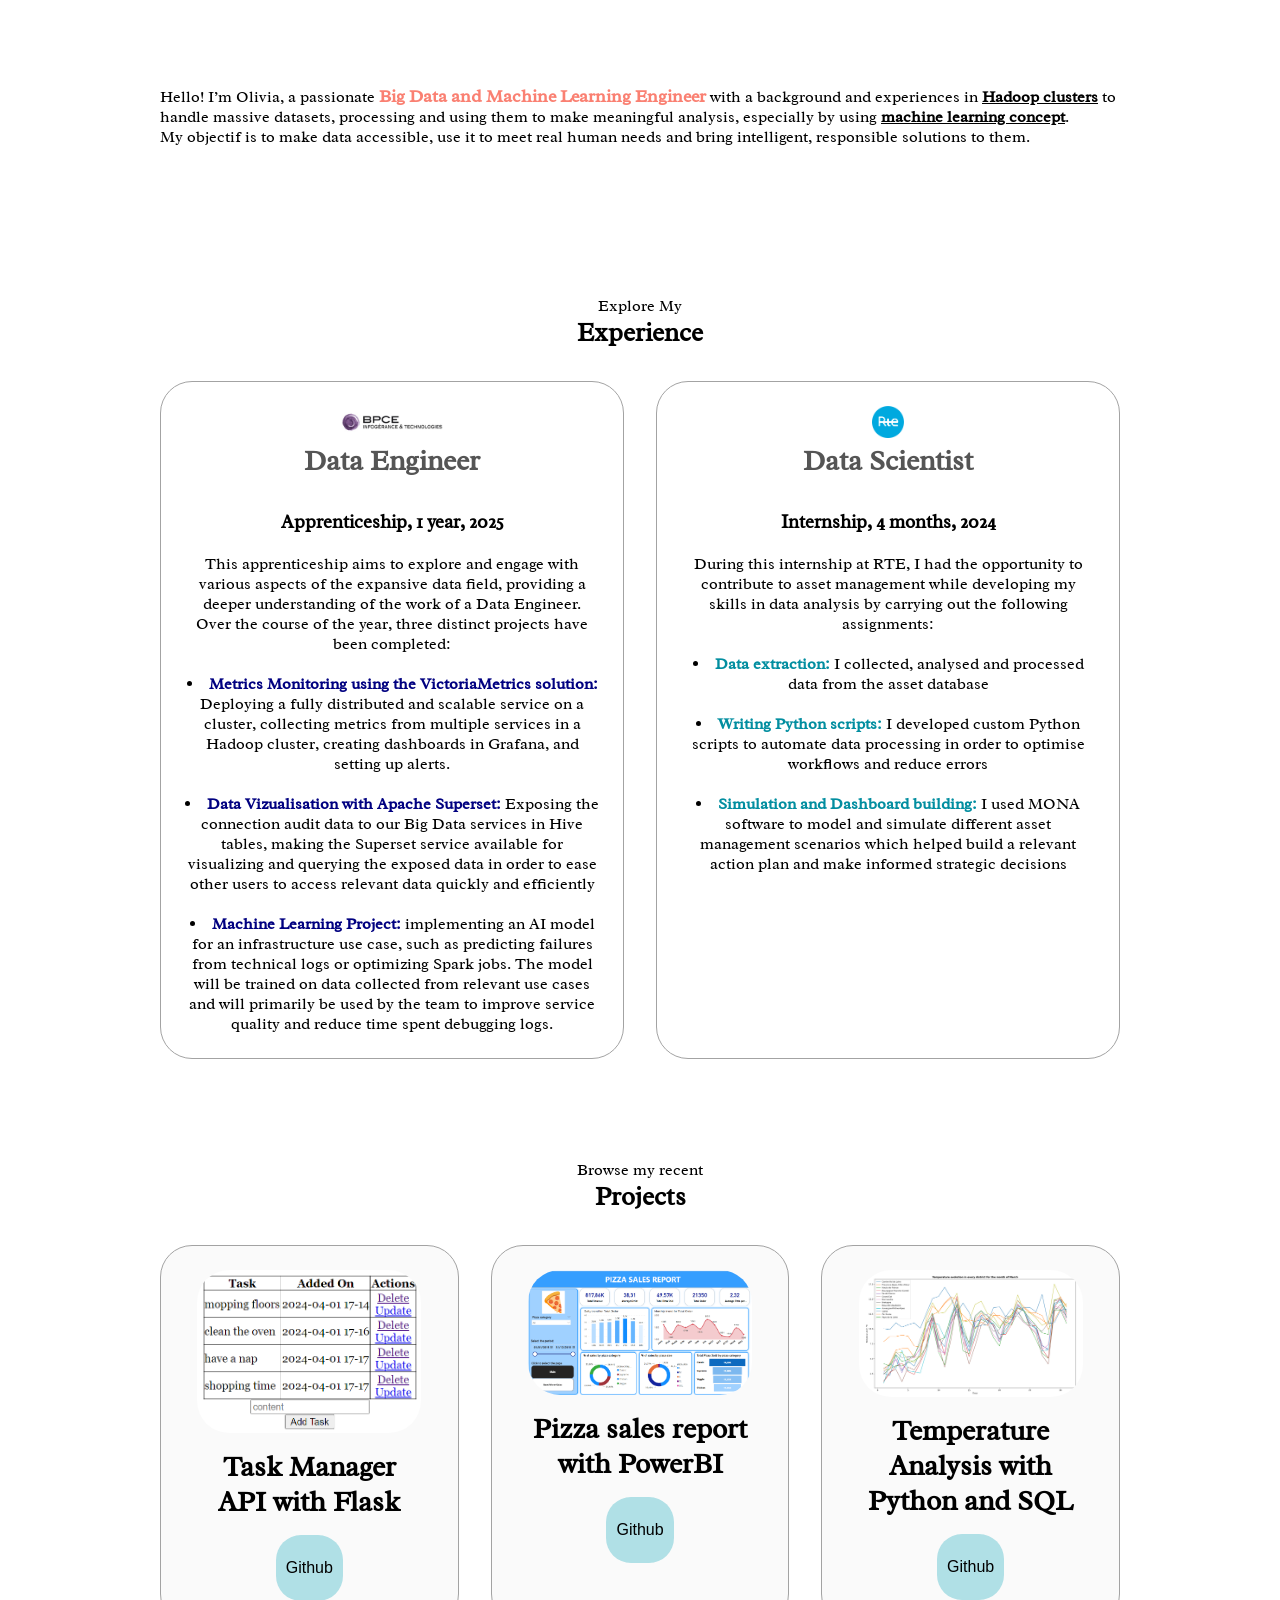
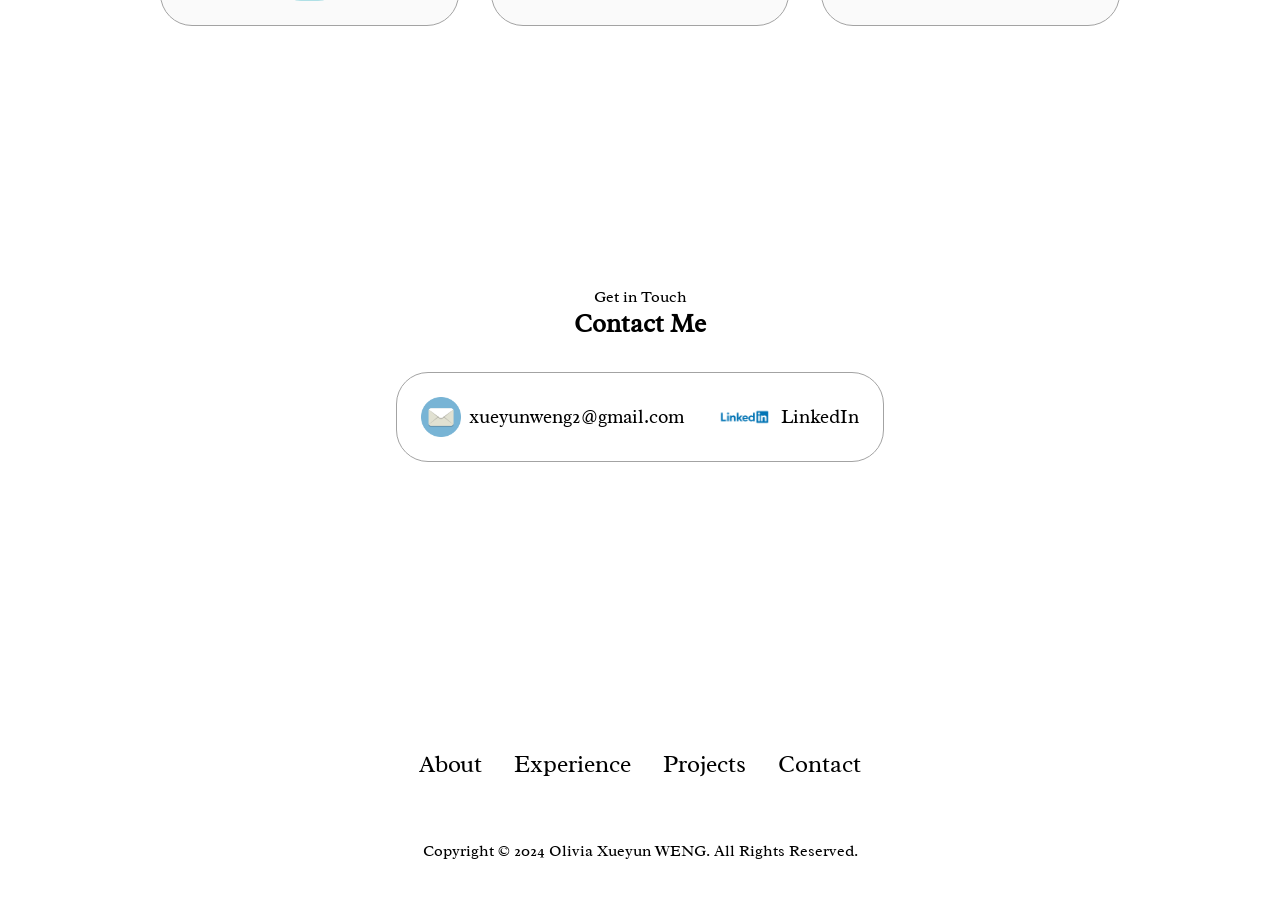
==== commit 18c0fa36: "update" ====
--- a/docs/index.html
+++ b/docs/index.html
@@ -79,14 +79,6 @@
   <p class="section__text__p1">Get to know more</p>
   <h1 class="title">About me</h1>
   <div class="section-container">
-    <div class="section__pic-container">
-      <img
-        src="assets/profile.jpg"
-        alt="Profile picture"
-        style="width: 200px; height: 180px; object-fit: cover;"
-        class="about-pic"
-      />
-    </div>
     <div class="about-details-container">
       <div class="about-containers">
         <div class="details-container">
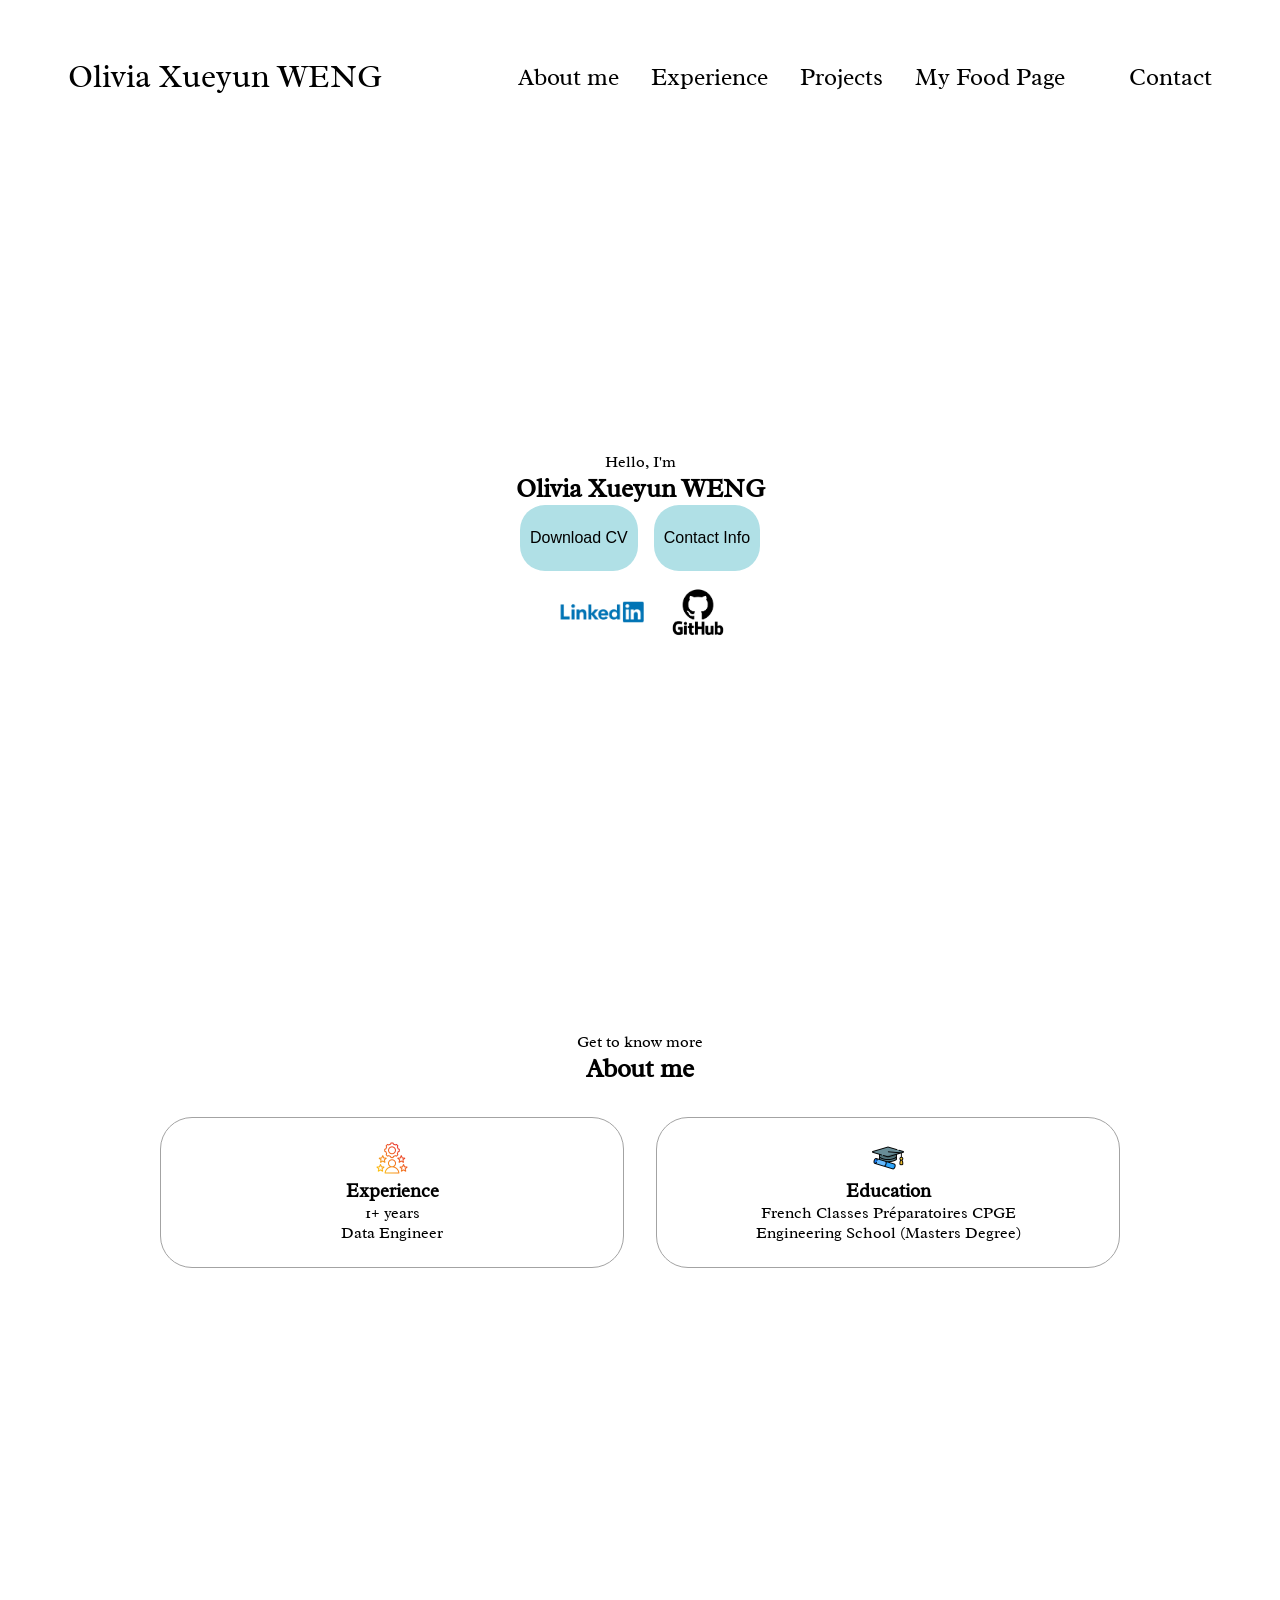
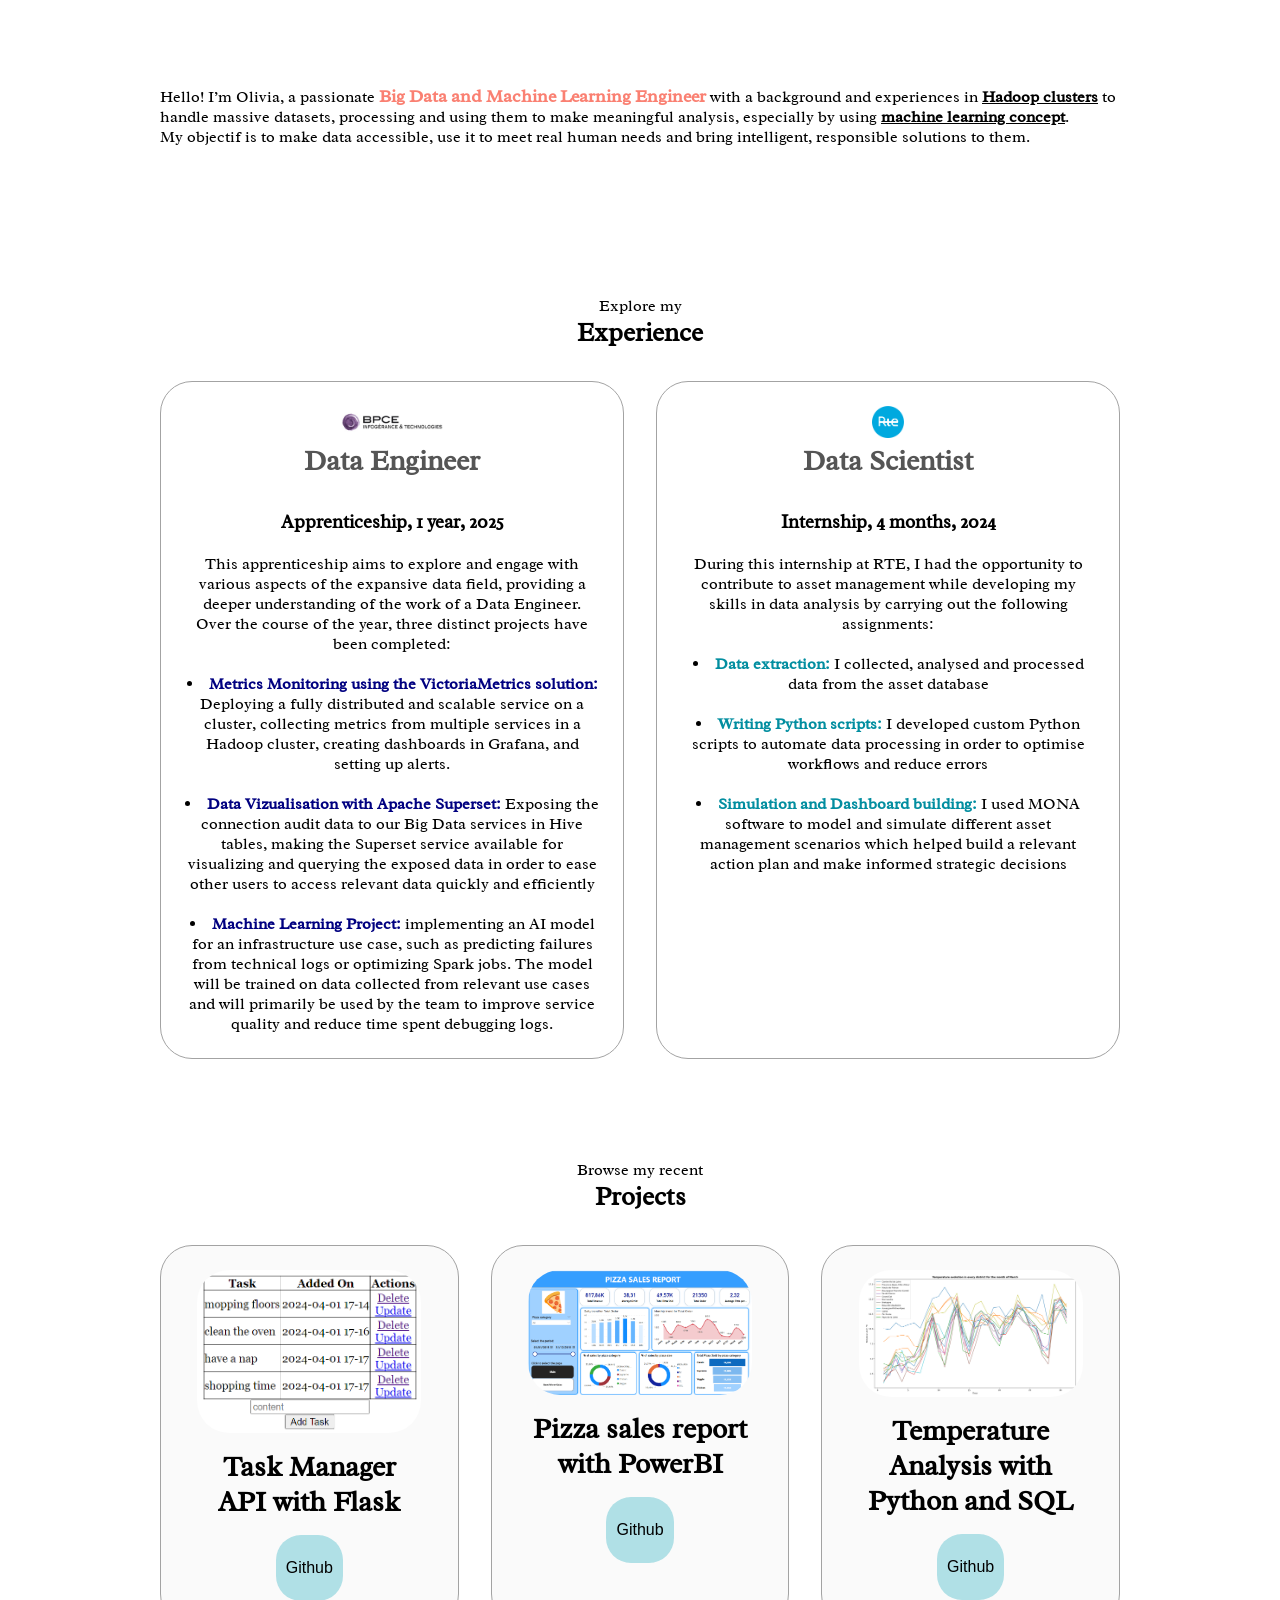
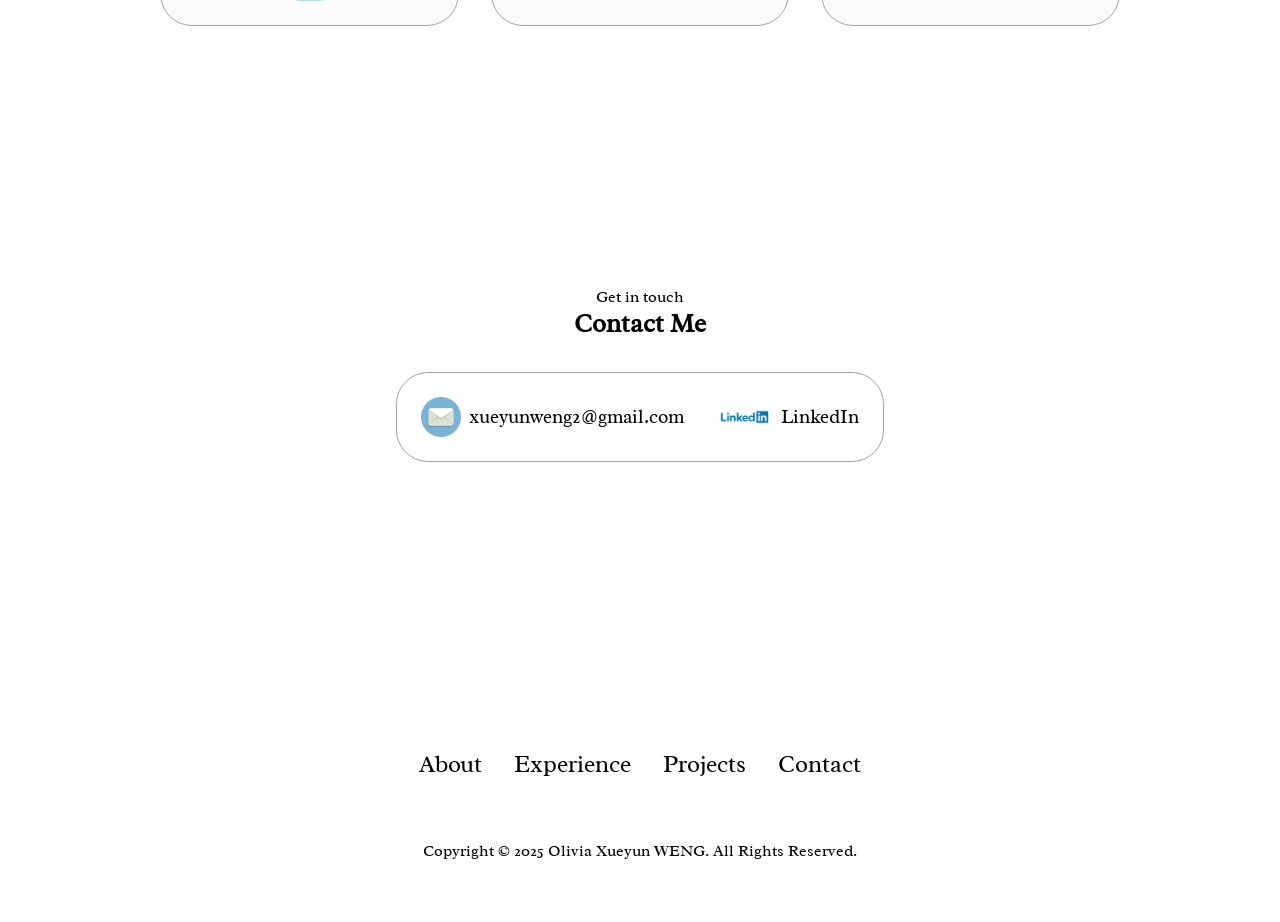
==== commit 0f6100cd: "update" ====
--- a/docs/index.html
+++ b/docs/index.html
@@ -111,7 +111,7 @@
 
 </section>
 <section id="experience">
-  <p class="section__text__p1">Explore My</p>
+  <p class="section__text__p1">Explore my</p>
   <h1 class="title">Experience</h1>
   <div class="experience-details-container">
     <div class="about-containers">
@@ -216,7 +216,7 @@
 
 </section>
 <section id="contact">
-  <p class="section__text__p1">Get in Touch</p>
+  <p class="section__text__p1">Get in touch</p>
   <h1 class="title">Contact Me</h1>
   <div class="contact-info-upper-container">
     <div class="contact-info-container">
@@ -248,7 +248,7 @@
       </ul>
     </div>
   </nav>
-  <p>Copyright &#169; 2024 Olivia Xueyun WENG. All Rights Reserved.</p>
+  <p>Copyright &#169; 2025 Olivia Xueyun WENG. All Rights Reserved.</p>
 </footer>
     <script src="script.js"></script>
 </body>
